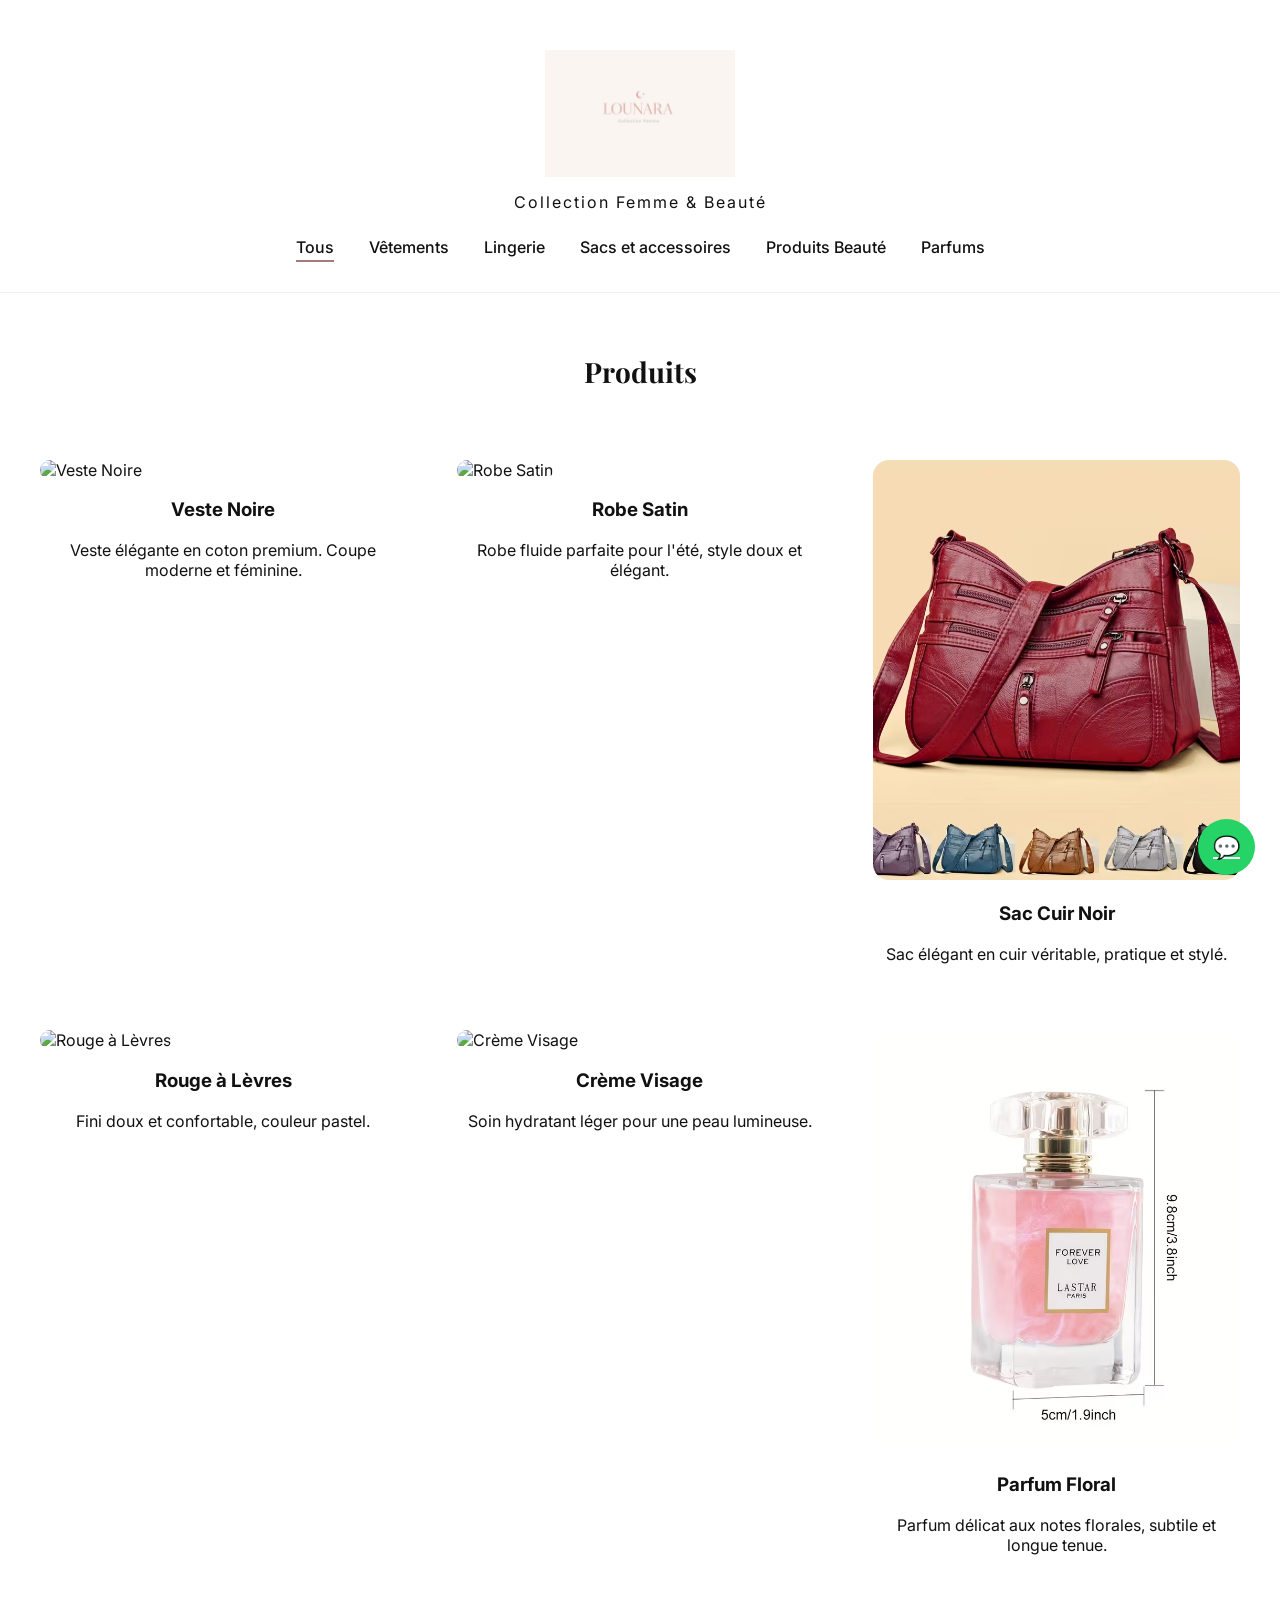
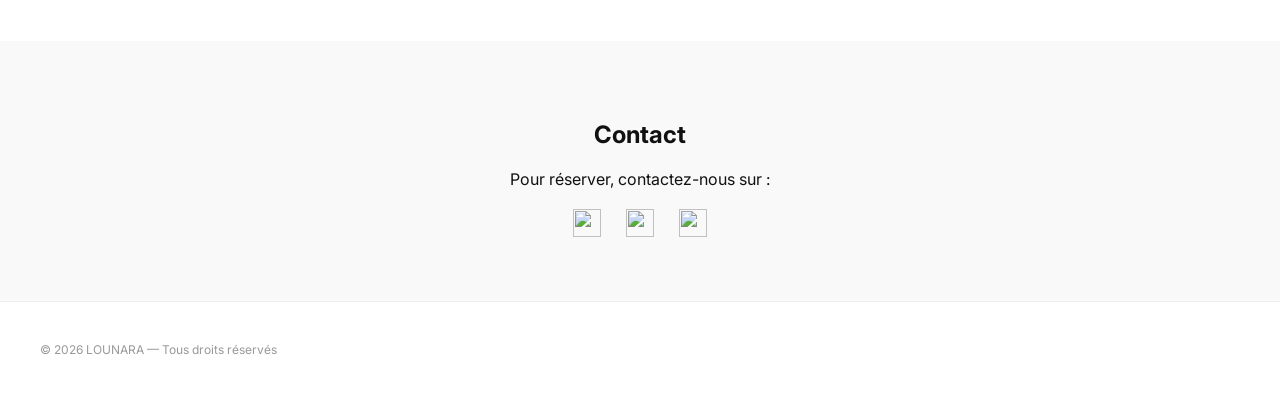
==== index.html @ 1188e776 "Update index.html" ====
<!DOCTYPE html>
<html lang="fr">
<head>
<meta charset="UTF-8">
<title>LOUNARA</title>
<meta name="viewport" content="width=device-width, initial-scale=1.0">
<link rel="icon" type="image/png" href="images/favicon.png">
<link rel="preconnect" href="https://fonts.googleapis.com">
<link rel="preconnect" href="https://fonts.gstatic.com" crossorigin>
<link href="https://fonts.googleapis.com/css2?family=Playfair+Display:wght@400;600;700&family=Inter:wght@300;400;500&display=swap" rel="stylesheet">
<style>
body{margin:0;font-family:Inter,sans-serif;background:#fff;color:#111}
.main-header{padding:50px 20px 30px;border-bottom:1px solid #eee;text-align:center}
.logo{max-width:190px;display:block;margin:0 auto}
.subtitle{margin-top:15px;color:#a77a7a;letter-spacing:2px}
.categories-menu{margin-top:25px;display:flex;justify-content:center;gap:35px}
.categories-menu a{color:#7a5f5f;font-weight:500;text-decoration:none}
.categories-menu a.active{color:#000;border-bottom:2px solid #a77a7a;padding-bottom:3px}
.categories-menu a:hover{color:#000}
.grid{display:grid;grid-template-columns:repeat(auto-fit,minmax(280px,1fr));gap:50px;max-width:1200px;margin:70px auto;padding:0 40px}
.item-link{color:inherit;text-decoration:none;position:relative;display:block;transition:transform .35s}
.item-link:hover{transform:translateY(-6px)}
.item-link img{width:100%;height:420px;object-fit:cover;border-radius:16px;transition:.5s}
.item-link:hover img{transform:scale(1.06)}
.item-disabled{pointer-events:none;opacity:.55}
.item-disabled img{filter:grayscale(40%)}
.product-badge{position:absolute;top:14px;left:14px;padding:6px 14px;font-size:11px;font-weight:600;border-radius:30px;letter-spacing:.5px;text-transform:uppercase;box-shadow:0 6px 18px rgba(0,0,0,.15);animation:pulse 2s infinite;display:flex;align-items:center;justify-content:center}
.badge-nouveau{background:linear-gradient(145deg,#222,#555);color:#fff;text-shadow:0 2px 4px rgba(0,0,0,.5);border:1px solid #fff;animation:pulse 2s infinite,glow 3s infinite}
.badge-stock{background:linear-gradient(145deg,#16a34a,#4ade80);color:#fff;text-shadow:0 2px 4px rgba(0,0,0,.5);border:1px solid #fff;animation:pulse 2s infinite,glow 3s infinite}
.badge-rupture{background:linear-gradient(135deg,#999,#bbb);color:#fff;animation:pulse 2s infinite}
@keyframes pulse{0%,100%{transform:scale(1)}50%{transform:scale(1.05)}}
@keyframes glow{0%,100%{box-shadow:0 0 10px rgba(255,255,255,.3)}50%{box-shadow:0 0 20px rgba(255,255,255,.5)}}
.item-link h3,.item-link p{text-align:center}
.collection h2{text-align:center;font-family:'Playfair Display',serif;font-size:28px;margin-top:60px}
.contact{padding:60px 20px;background:#f9f9f9;text-align:center}
.contact-icons{margin-top:20px;display:flex;justify-content:center;gap:25px}
.contact-icons img{width:28px;height:28px;transition:.3s}
.contact-icons img:hover{transform:scale(1.15)}
.whatsapp-float{position:fixed;bottom:25px;right:25px;background:#25d366;color:#fff;font-size:22px;padding:15px;border-radius:50%}
footer{padding:40px;font-size:12px;color:#999;border-top:1px solid #eee}
@media(max-width:600px){.categories-menu{display:flex;flex-wrap:nowrap;justify-content:flex-start;overflow-x:auto;gap:15px;padding:0 15px}.categories-menu a{flex:0 0 auto;white-space:nowrap}}
.main-header a,.main-header a p,.main-header a img{text-decoration:none!important;color:inherit!important}
</style>
</head>
<body>
<header class="main-header">
<a href="index.html"><img src="images/logo.png" alt="LOUNARA" class="logo"><p class="subtitle">Collection Femme & Beauté</p></a>
<nav class="categories-menu">
<a href="#" data-category="All" class="active">Tous</a>
<a href="#" data-category="Vêtements">Vêtements</a>
<a href="#" data-category="Lingerie">Lingerie</a>
<a href="#" data-category="Sacs et accessoires">Sacs et accessoires</a>
<a href="#" data-category="Produits Beauté">Produits Beauté</a>
<a href="#" data-category="Parfums">Parfums</a>
</nav>
</header>
<section class="collection">
<h2>Produits</h2>
<div class="grid"></div>
</section>
<section class="contact">
<h2>Contact</h2>
<p>Pour réserver, contactez-nous sur :</p>
<div class="contact-icons">
<a href="https://www.instagram.com/" target="_blank"><img src="images/instagram.png"></a>
<a href="https://www.facebook.com/" target="_blank"><img src="images/facebook.png"></a>
<a href="https://wa.me/21600000000" target="_blank"><img src="images/whatsapp.png"></a>
</div>
</section>
<footer>© 2026 LOUNARA — Tous droits réservés</footer>
<a href="https://wa.me/21600000000" class="whatsapp-float">💬</a>
<script>
fetch("json/products.json").then(res=>res.json()).then(products=>{
const grid=document.querySelector(".grid"),menuLinks=document.querySelectorAll(".categories-menu a");
function filter(category="All"){
grid.innerHTML="";
products.filter(p=>category==="All"||p.category===category).forEach(p=>{
const a=document.createElement("a");a.href="product.html?id="+p.id;a.className="item-link";
if(p.badge==="Rupture") a.classList.add("item-disabled");
const img=document.createElement("img");img.src=p.images[0];img.alt=p.name;img.loading="lazy";
if(p.badge){
const badge=document.createElement("div");badge.classList.add("product-badge");
if(p.badge==="Nouveau"){badge.classList.add("badge-nouveau");badge.textContent="Nouveau";}
else if(p.badge==="En stock"){badge.classList.add("badge-stock");badge.textContent="En stock";}
else if(p.badge==="Rupture"){badge.classList.add("badge-rupture");badge.textContent="Rupture de stock";}
a.appendChild(badge);}
const h3=document.createElement("h3");h3.textContent=p.name;
const desc=document.createElement("p");desc.textContent=p.description;
a.append(img,h3,desc);grid.appendChild(a);});}
filter();
menuLinks.forEach(link=>{link.addEventListener("click",e=>{e.preventDefault();const cat=link.dataset.category;filter(cat);menuLinks.forEach(l=>l.classList.remove("active"));link.classList.add("active");});});
});
</script>
</body>
</html>
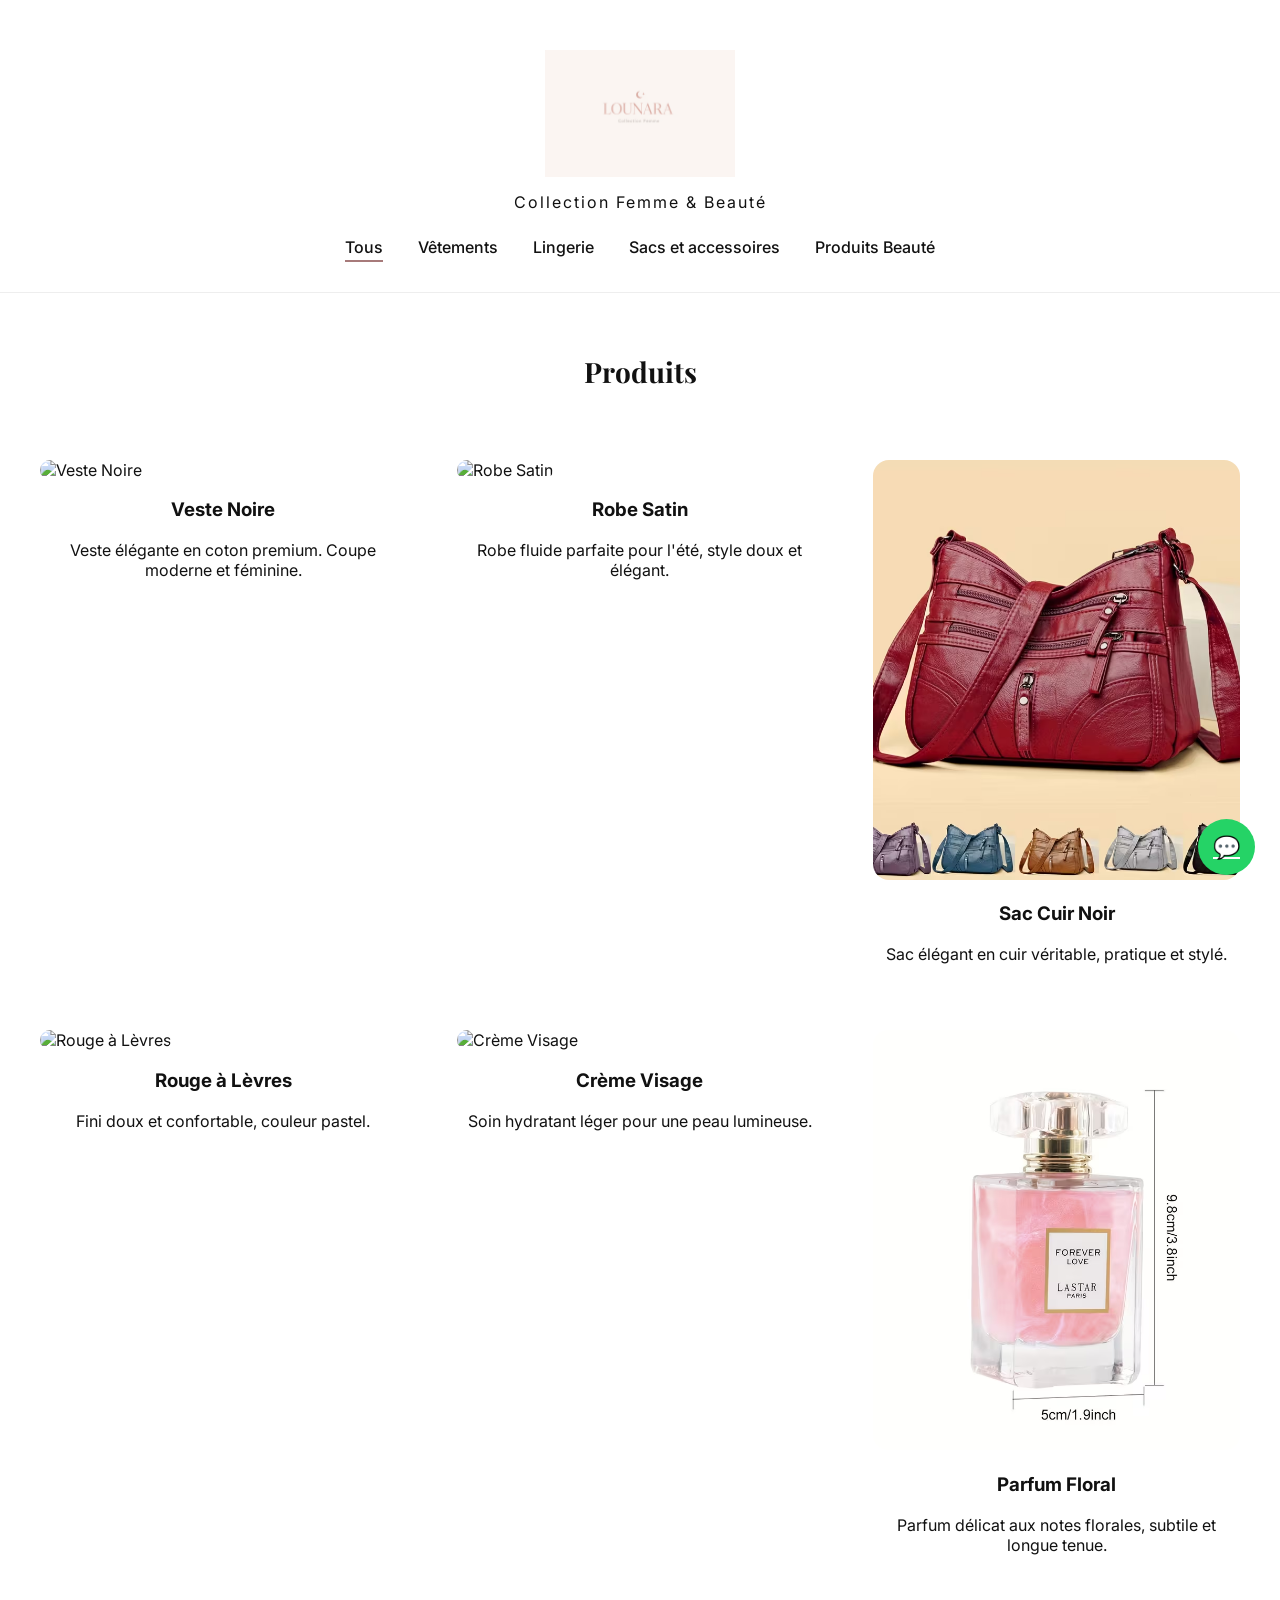
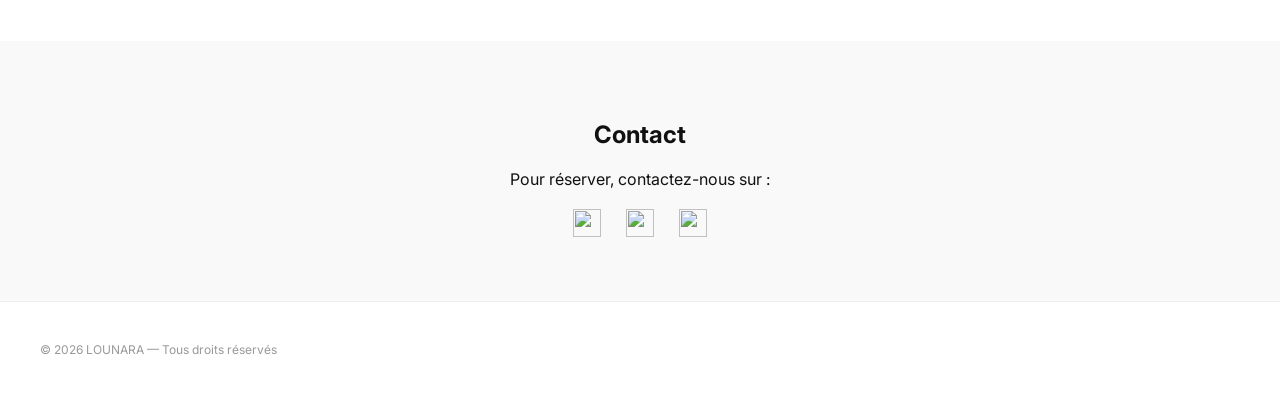
==== commit 27206a36: "Update index.html" ====
--- a/index.html
+++ b/index.html
@@ -24,7 +24,7 @@
 .item-link:hover img{transform:scale(1.06)}
 .item-disabled{pointer-events:none;opacity:.55}
 .item-disabled img{filter:grayscale(40%)}
-.product-badge{position:absolute;top:14px;left:14px;padding:6px 14px;font-size:11px;font-weight:600;border-radius:30px;letter-spacing:.5px;text-transform:uppercase;box-shadow:0 6px 18px rgba(0,0,0,.15);animation:pulse 2s infinite;display:flex;align-items:center;justify-content:center}
+.product-badge{position:absolute;top:14px;left:14px;padding:6px 14px;font-size:11px;font-weight:600;border-radius:30px;letter-spacing:.5px;text-transform:uppercase;box-shadow:0 6px 18px rgba(0,0,0,.15);animation:pulse 2s infinite;display:flex;align-items:center;justify-content:center;z-index:10}
 .badge-nouveau{background:linear-gradient(145deg,#222,#555);color:#fff;text-shadow:0 2px 4px rgba(0,0,0,.5);border:1px solid #fff;animation:pulse 2s infinite,glow 3s infinite}
 .badge-stock{background:linear-gradient(145deg,#16a34a,#4ade80);color:#fff;text-shadow:0 2px 4px rgba(0,0,0,.5);border:1px solid #fff;animation:pulse 2s infinite,glow 3s infinite}
 .badge-rupture{background:linear-gradient(135deg,#999,#bbb);color:#fff;animation:pulse 2s infinite}
@@ -51,7 +51,6 @@
 <a href="#" data-category="Lingerie">Lingerie</a>
 <a href="#" data-category="Sacs et accessoires">Sacs et accessoires</a>
 <a href="#" data-category="Produits Beauté">Produits Beauté</a>
-<a href="#" data-category="Parfums">Parfums</a>
 </nav>
 </header>
 <section class="collection">
@@ -75,18 +74,20 @@
 function filter(category="All"){
 grid.innerHTML="";
 products.filter(p=>category==="All"||p.category===category).forEach(p=>{
-const a=document.createElement("a");a.href="product.html?id="+p.id;a.className="item-link";
-if(p.badge==="Rupture") a.classList.add("item-disabled");
-const img=document.createElement("img");img.src=p.images[0];img.alt=p.name;img.loading="lazy";
-if(p.badge){
-const badge=document.createElement("div");badge.classList.add("product-badge");
-if(p.badge==="Nouveau"){badge.classList.add("badge-nouveau");badge.textContent="Nouveau";}
-else if(p.badge==="En stock"){badge.classList.add("badge-stock");badge.textContent="En stock";}
-else if(p.badge==="Rupture"){badge.classList.add("badge-rupture");badge.textContent="Rupture de stock";}
+const a=document.createElement("a"); a.href="product.html?id="+p.id; a.className="item-link";
+const img=document.createElement("img"); img.src=p.images[0]; img.alt=p.name; img.loading="lazy";
+a.appendChild(img);
+// Badge
+if(p.badge && p.badge.trim()!==""){
+const badge=document.createElement("div"); badge.classList.add("product-badge");
+switch(p.badge.toLowerCase()){
+case "nouveau": badge.classList.add("badge-nouveau"); badge.textContent="Nouveau"; break;
+case "en stock": badge.classList.add("badge-stock"); badge.textContent="En stock"; break;
+case "rupture": badge.classList.add("badge-rupture"); badge.textContent="Rupture de stock"; a.classList.add("item-disabled"); break;}
 a.appendChild(badge);}
-const h3=document.createElement("h3");h3.textContent=p.name;
-const desc=document.createElement("p");desc.textContent=p.description;
-a.append(img,h3,desc);grid.appendChild(a);});}
+const h3=document.createElement("h3"); h3.textContent=p.name;
+const desc=document.createElement("p"); desc.textContent=p.description;
+a.append(h3,desc); grid.appendChild(a);});}
 filter();
 menuLinks.forEach(link=>{link.addEventListener("click",e=>{e.preventDefault();const cat=link.dataset.category;filter(cat);menuLinks.forEach(l=>l.classList.remove("active"));link.classList.add("active");});});
 });
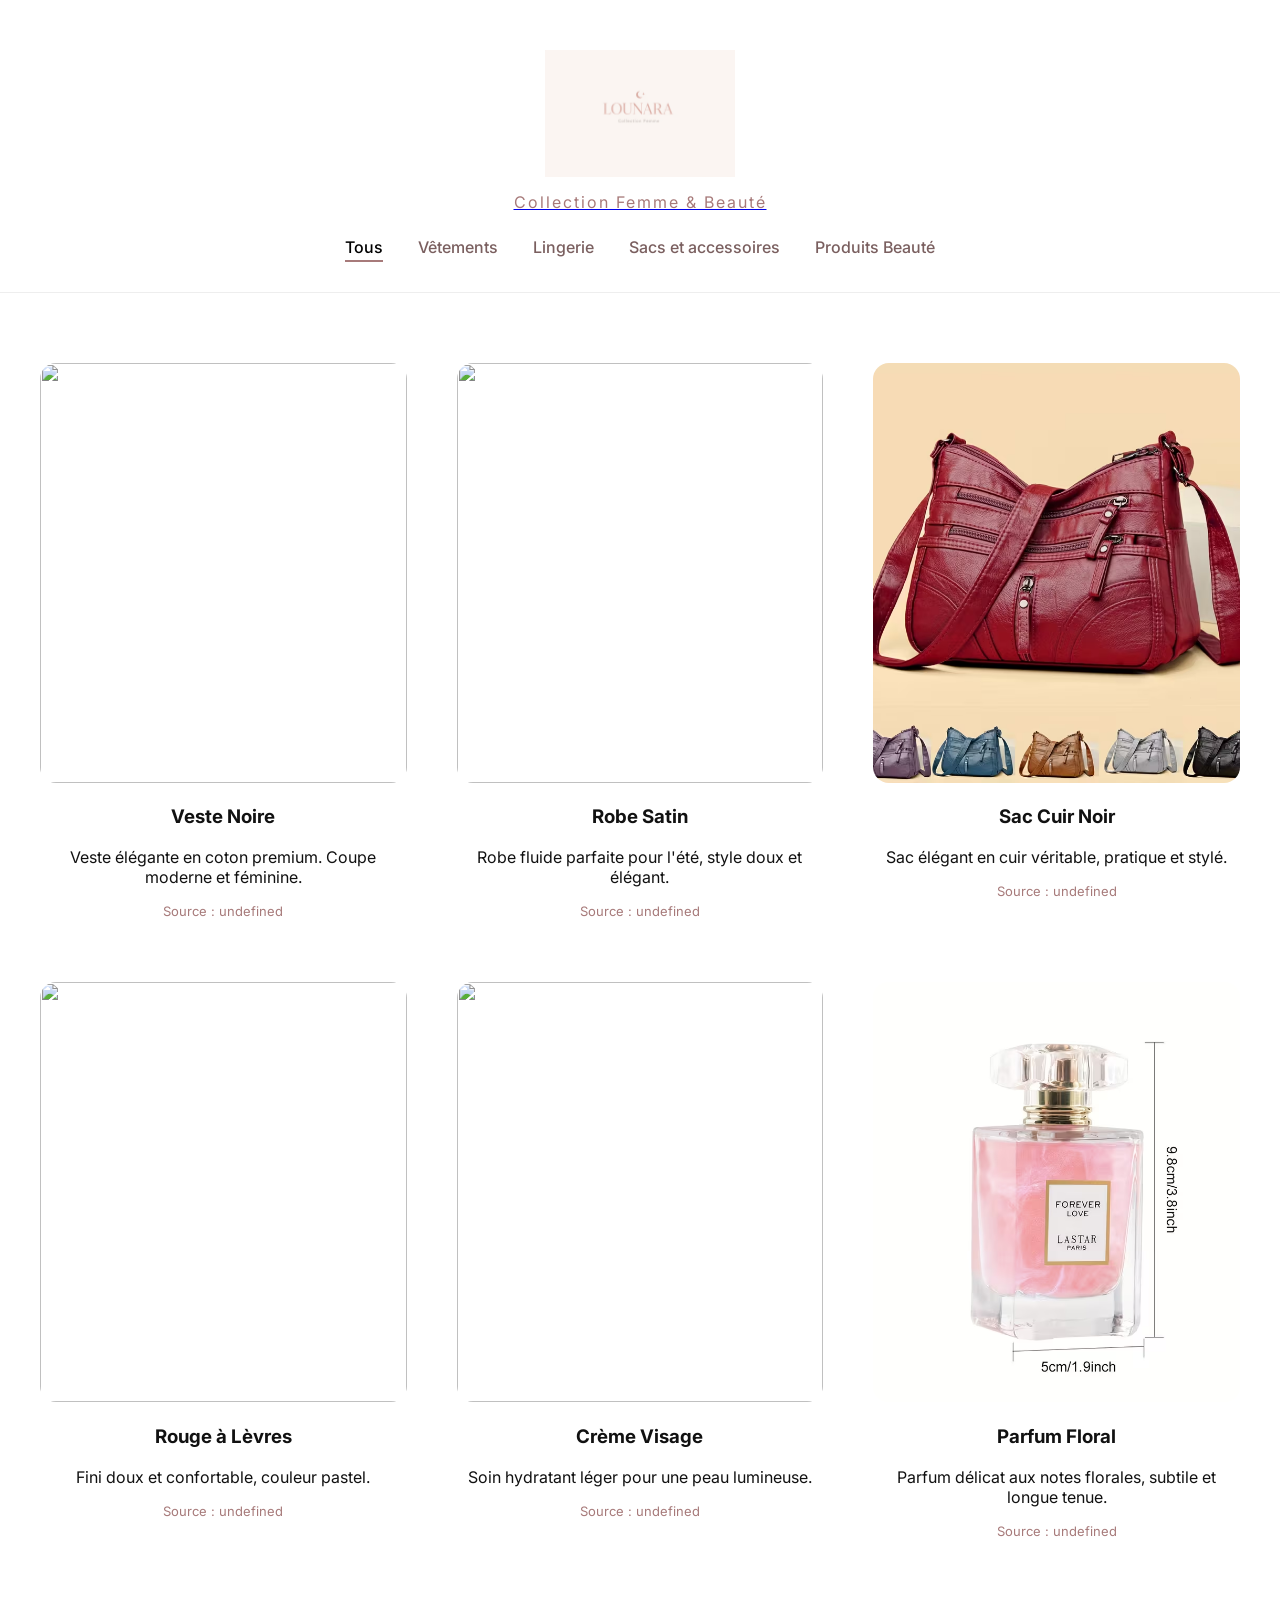
==== commit 5b827e7b: "Update index.html" ====
--- a/index.html
+++ b/index.html
@@ -5,9 +5,9 @@
 <title>LOUNARA</title>
 <meta name="viewport" content="width=device-width, initial-scale=1.0">
 <link rel="icon" type="image/png" href="images/favicon.png">
-<link rel="preconnect" href="https://fonts.googleapis.com">
-<link rel="preconnect" href="https://fonts.gstatic.com" crossorigin>
+
 <link href="https://fonts.googleapis.com/css2?family=Playfair+Display:wght@400;600;700&family=Inter:wght@300;400;500&display=swap" rel="stylesheet">
+
 <style>
 body{margin:0;font-family:Inter,sans-serif;background:#fff;color:#111}
 .main-header{padding:50px 20px 30px;border-bottom:1px solid #eee;text-align:center}
@@ -16,35 +16,25 @@
 .categories-menu{margin-top:25px;display:flex;justify-content:center;gap:35px}
 .categories-menu a{color:#7a5f5f;font-weight:500;text-decoration:none}
 .categories-menu a.active{color:#000;border-bottom:2px solid #a77a7a;padding-bottom:3px}
-.categories-menu a:hover{color:#000}
 .grid{display:grid;grid-template-columns:repeat(auto-fit,minmax(280px,1fr));gap:50px;max-width:1200px;margin:70px auto;padding:0 40px}
-.item-link{color:inherit;text-decoration:none;position:relative;display:block;transition:transform .35s}
-.item-link:hover{transform:translateY(-6px)}
-.item-link img{width:100%;height:420px;object-fit:cover;border-radius:16px;transition:.5s}
-.item-link:hover img{transform:scale(1.06)}
-.item-disabled{pointer-events:none;opacity:.55}
-.item-disabled img{filter:grayscale(40%)}
-.product-badge{position:absolute;top:14px;left:14px;padding:6px 14px;font-size:11px;font-weight:600;border-radius:30px;letter-spacing:.5px;text-transform:uppercase;box-shadow:0 6px 18px rgba(0,0,0,.15);animation:pulse 2s infinite;display:flex;align-items:center;justify-content:center;z-index:10}
-.badge-nouveau{background:linear-gradient(145deg,#222,#555);color:#fff;text-shadow:0 2px 4px rgba(0,0,0,.5);border:1px solid #fff;animation:pulse 2s infinite,glow 3s infinite}
-.badge-stock{background:linear-gradient(145deg,#16a34a,#4ade80);color:#fff;text-shadow:0 2px 4px rgba(0,0,0,.5);border:1px solid #fff;animation:pulse 2s infinite,glow 3s infinite}
-.badge-rupture{background:linear-gradient(135deg,#999,#bbb);color:#fff;animation:pulse 2s infinite}
-@keyframes pulse{0%,100%{transform:scale(1)}50%{transform:scale(1.05)}}
-@keyframes glow{0%,100%{box-shadow:0 0 10px rgba(255,255,255,.3)}50%{box-shadow:0 0 20px rgba(255,255,255,.5)}}
+.item-link{color:inherit;text-decoration:none;display:block;transition:.3s}
+.item-link:hover{transform:translateY(-5px)}
+.item-link img{width:100%;height:420px;object-fit:cover;border-radius:16px}
+.product-badge{position:absolute;top:14px;left:14px;padding:6px 14px;font-size:11px;border-radius:30px}
 .item-link h3,.item-link p{text-align:center}
-.collection h2{text-align:center;font-family:'Playfair Display',serif;font-size:28px;margin-top:60px}
-.contact{padding:60px 20px;background:#f9f9f9;text-align:center}
-.contact-icons{margin-top:20px;display:flex;justify-content:center;gap:25px}
-.contact-icons img{width:28px;height:28px;transition:.3s}
-.contact-icons img:hover{transform:scale(1.15)}
-.whatsapp-float{position:fixed;bottom:25px;right:25px;background:#25d366;color:#fff;font-size:22px;padding:15px;border-radius:50%}
-footer{padding:40px;font-size:12px;color:#999;border-top:1px solid #eee}
-@media(max-width:600px){.categories-menu{display:flex;flex-wrap:nowrap;justify-content:flex-start;overflow-x:auto;gap:15px;padding:0 15px}.categories-menu a{flex:0 0 auto;white-space:nowrap}}
-.main-header a,.main-header a p,.main-header a img{text-decoration:none!important;color:inherit!important}
+.price{font-weight:600;margin-top:5px}
+.source{font-size:13px;color:#a77a7a}
 </style>
 </head>
+
 <body>
+
 <header class="main-header">
-<a href="index.html"><img src="images/logo.png" alt="LOUNARA" class="logo"><p class="subtitle">Collection Femme & Beauté</p></a>
+<a href="index.html">
+<img src="images/logo.png" class="logo">
+<p class="subtitle">Collection Femme & Beauté</p>
+</a>
+
 <nav class="categories-menu">
 <a href="#" data-category="All" class="active">Tous</a>
 <a href="#" data-category="Vêtements">Vêtements</a>
@@ -53,44 +43,66 @@
 <a href="#" data-category="Produits Beauté">Produits Beauté</a>
 </nav>
 </header>
-<section class="collection">
-<h2>Produits</h2>
+
+<section>
 <div class="grid"></div>
 </section>
-<section class="contact">
-<h2>Contact</h2>
-<p>Pour réserver, contactez-nous sur :</p>
-<div class="contact-icons">
-<a href="https://www.instagram.com/" target="_blank"><img src="images/instagram.png"></a>
-<a href="https://www.facebook.com/" target="_blank"><img src="images/facebook.png"></a>
-<a href="https://wa.me/21600000000" target="_blank"><img src="images/whatsapp.png"></a>
-</div>
-</section>
-<footer>© 2026 LOUNARA — Tous droits réservés</footer>
-<a href="https://wa.me/21600000000" class="whatsapp-float">💬</a>
+
 <script>
-fetch("json/products.json").then(res=>res.json()).then(products=>{
-const grid=document.querySelector(".grid"),menuLinks=document.querySelectorAll(".categories-menu a");
+fetch("json/products.json")
+.then(res=>res.json())
+.then(products=>{
+
+const grid=document.querySelector(".grid");
+const menuLinks=document.querySelectorAll(".categories-menu a");
+
 function filter(category="All"){
 grid.innerHTML="";
-products.filter(p=>category==="All"||p.category===category).forEach(p=>{
-const a=document.createElement("a"); a.href="product.html?id="+p.id; a.className="item-link";
-const img=document.createElement("img"); img.src=p.images[0]; img.alt=p.name; img.loading="lazy";
-a.appendChild(img);
-// Badge
-if(p.badge && p.badge.trim()!==""){
-const badge=document.createElement("div"); badge.classList.add("product-badge");
-switch(p.badge.toLowerCase()){
-case "nouveau": badge.classList.add("badge-nouveau"); badge.textContent="Nouveau"; break;
-case "en stock": badge.classList.add("badge-stock"); badge.textContent="En stock"; break;
-case "rupture": badge.classList.add("badge-rupture"); badge.textContent="Rupture de stock"; a.classList.add("item-disabled"); break;}
-a.appendChild(badge);}
-const h3=document.createElement("h3"); h3.textContent=p.name;
-const desc=document.createElement("p"); desc.textContent=p.description;
-a.append(h3,desc); grid.appendChild(a);});}
+
+products
+.filter(p=>category==="All"||p.category===category)
+.forEach(p=>{
+
+const a=document.createElement("a");
+a.href="product.html?id="+p.id;
+a.className="item-link";
+
+const img=document.createElement("img");
+img.src=p.images[0];
+
+const name=document.createElement("h3");
+name.textContent=p.name;
+
+const desc=document.createElement("p");
+desc.textContent=p.description;
+
+const price=document.createElement("p");
+price.textContent=p.price;
+price.className="price";
+
+const source=document.createElement("p");
+source.textContent="Source : "+p.source;
+source.className="source";
+
+a.append(img,name,desc,price,source);
+grid.appendChild(a);
+
+});
+}
+
 filter();
-menuLinks.forEach(link=>{link.addEventListener("click",e=>{e.preventDefault();const cat=link.dataset.category;filter(cat);menuLinks.forEach(l=>l.classList.remove("active"));link.classList.add("active");});});
+
+menuLinks.forEach(link=>{
+link.addEventListener("click",e=>{
+e.preventDefault();
+filter(link.dataset.category);
+menuLinks.forEach(l=>l.classList.remove("active"));
+link.classList.add("active");
+});
+});
+
 });
 </script>
+
 </body>
 </html>
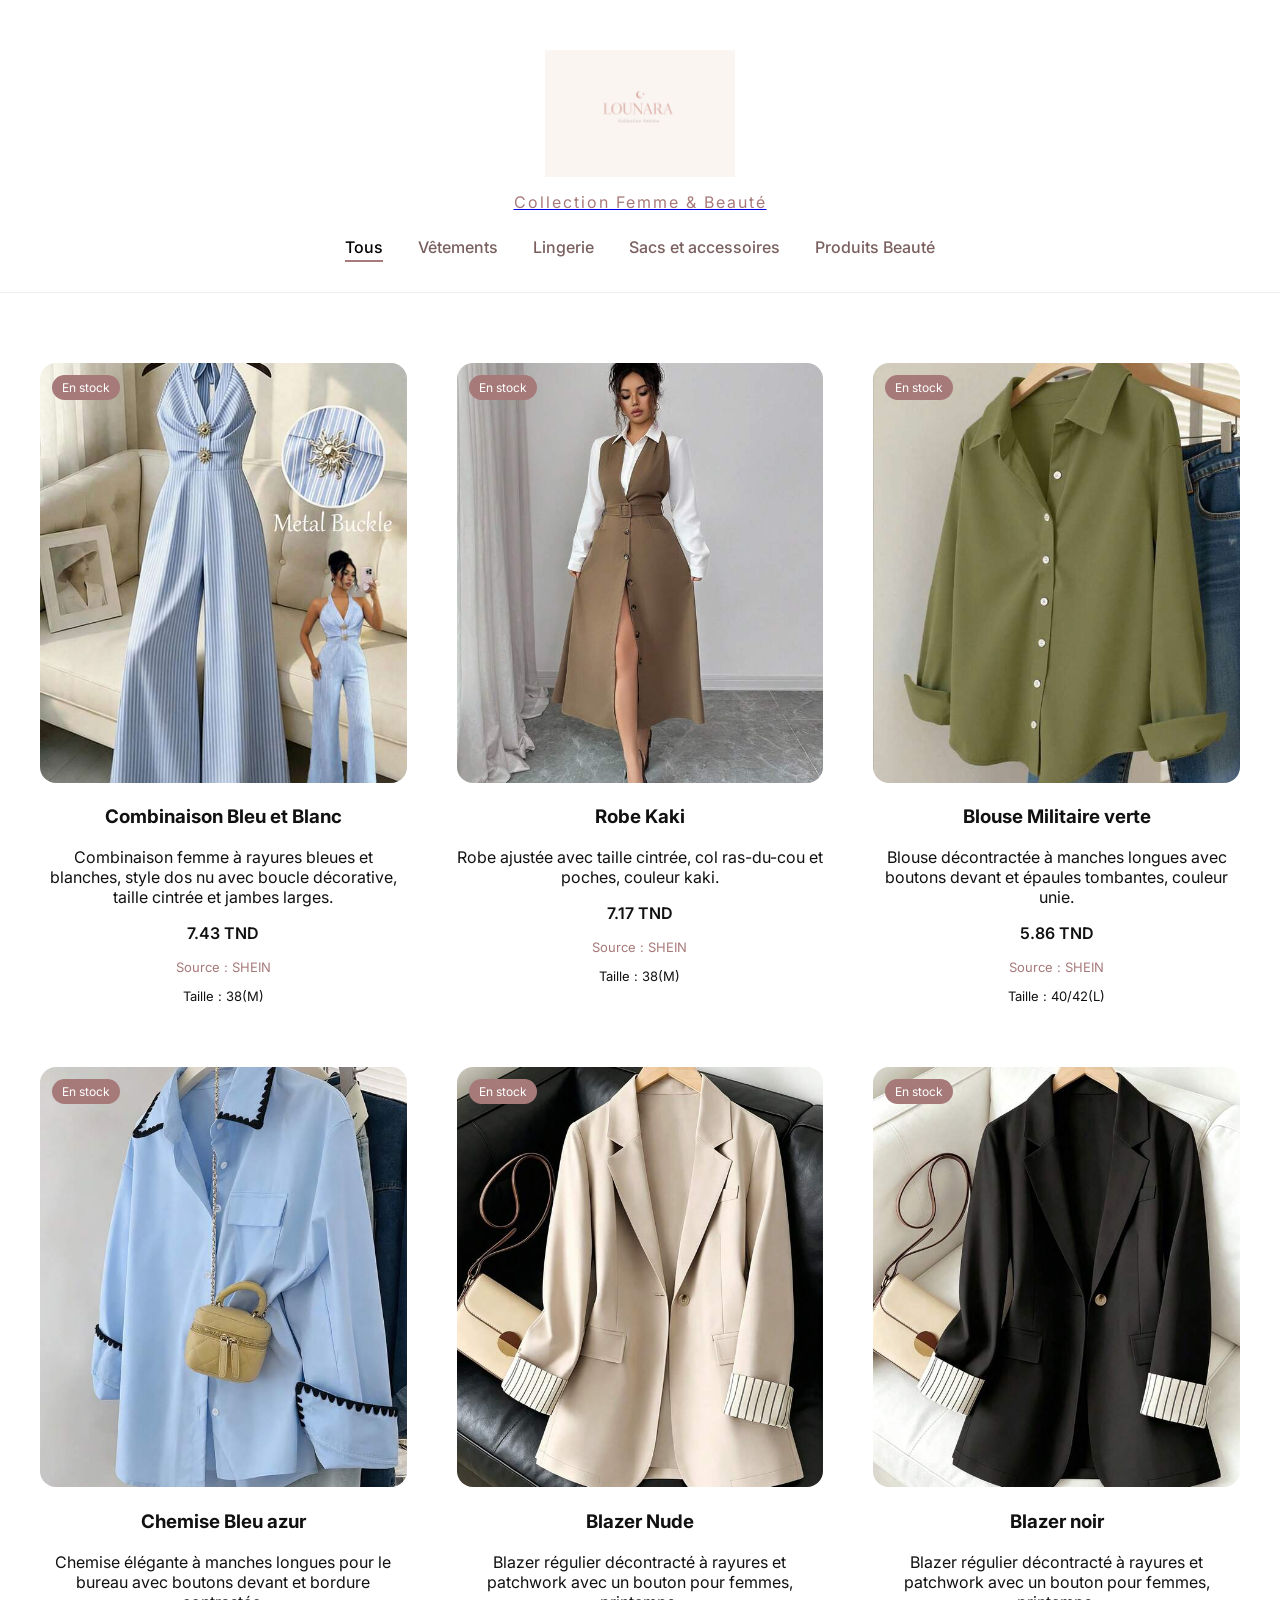
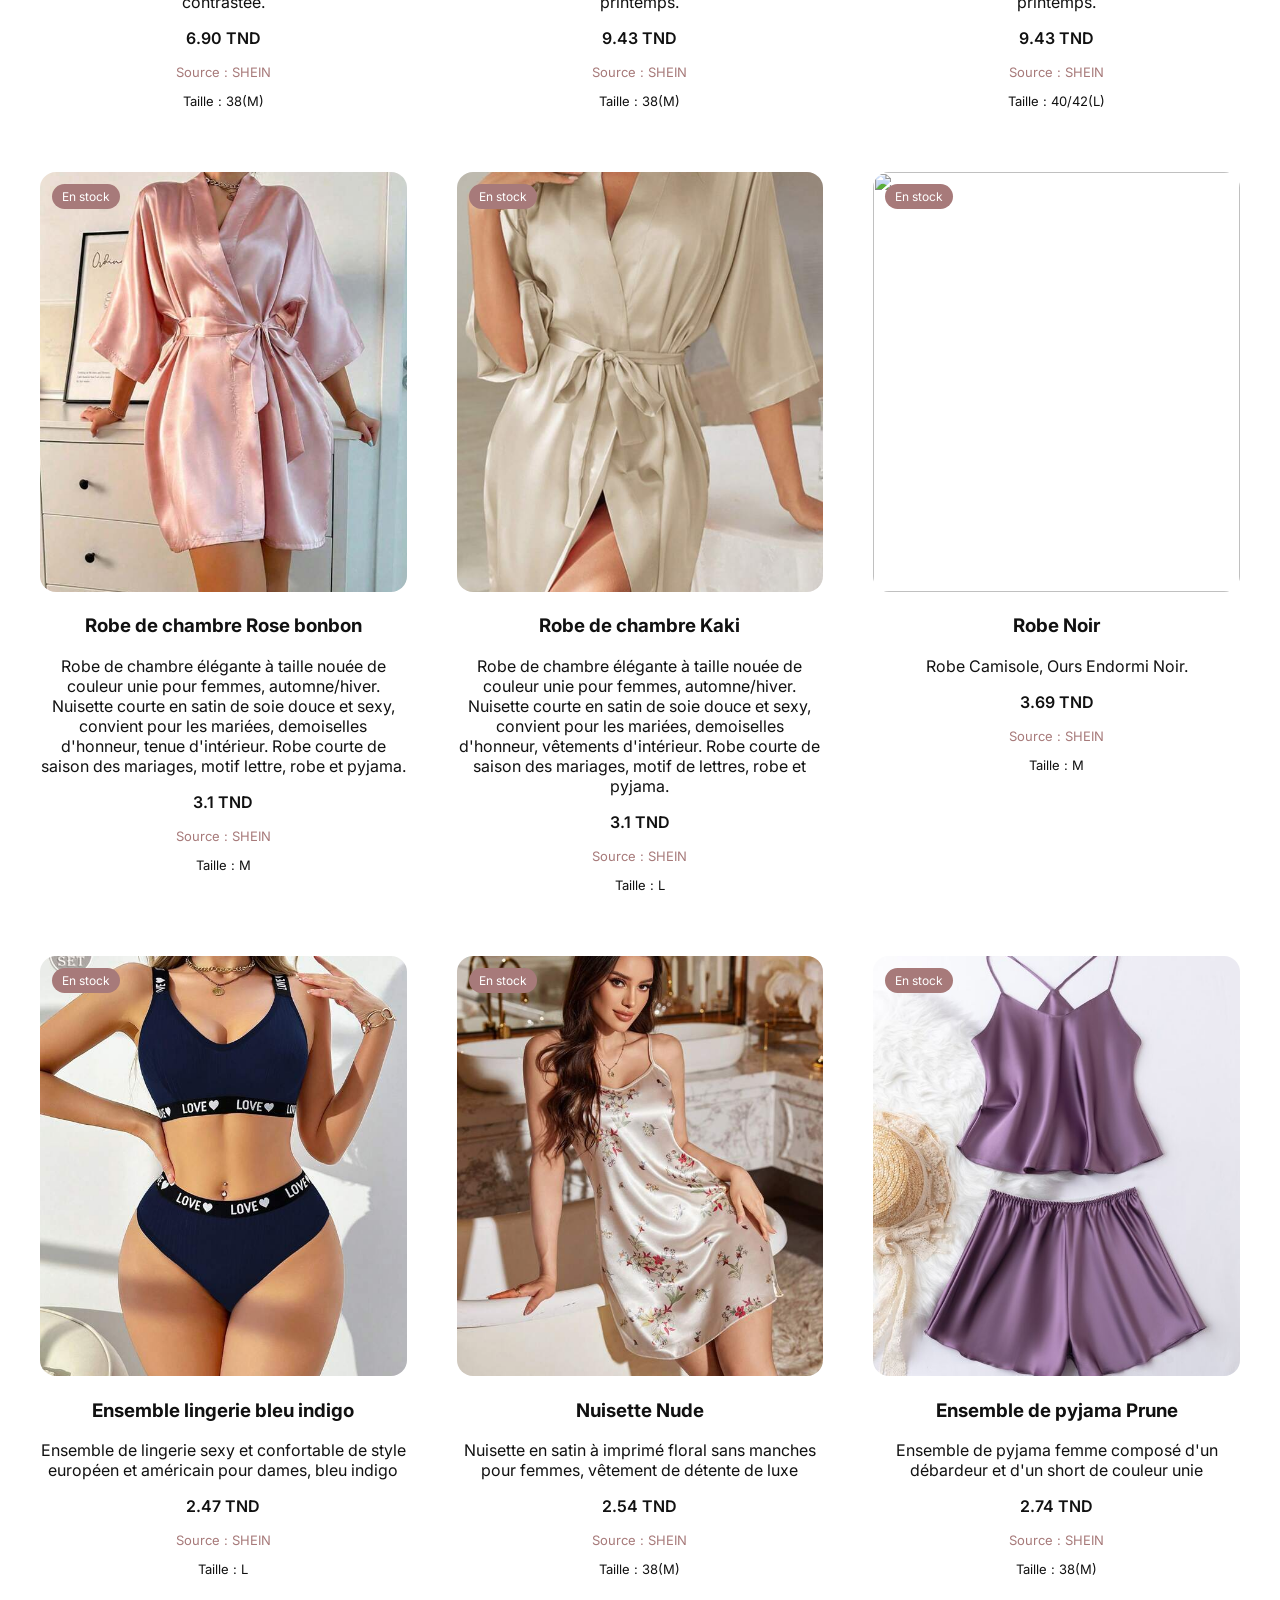
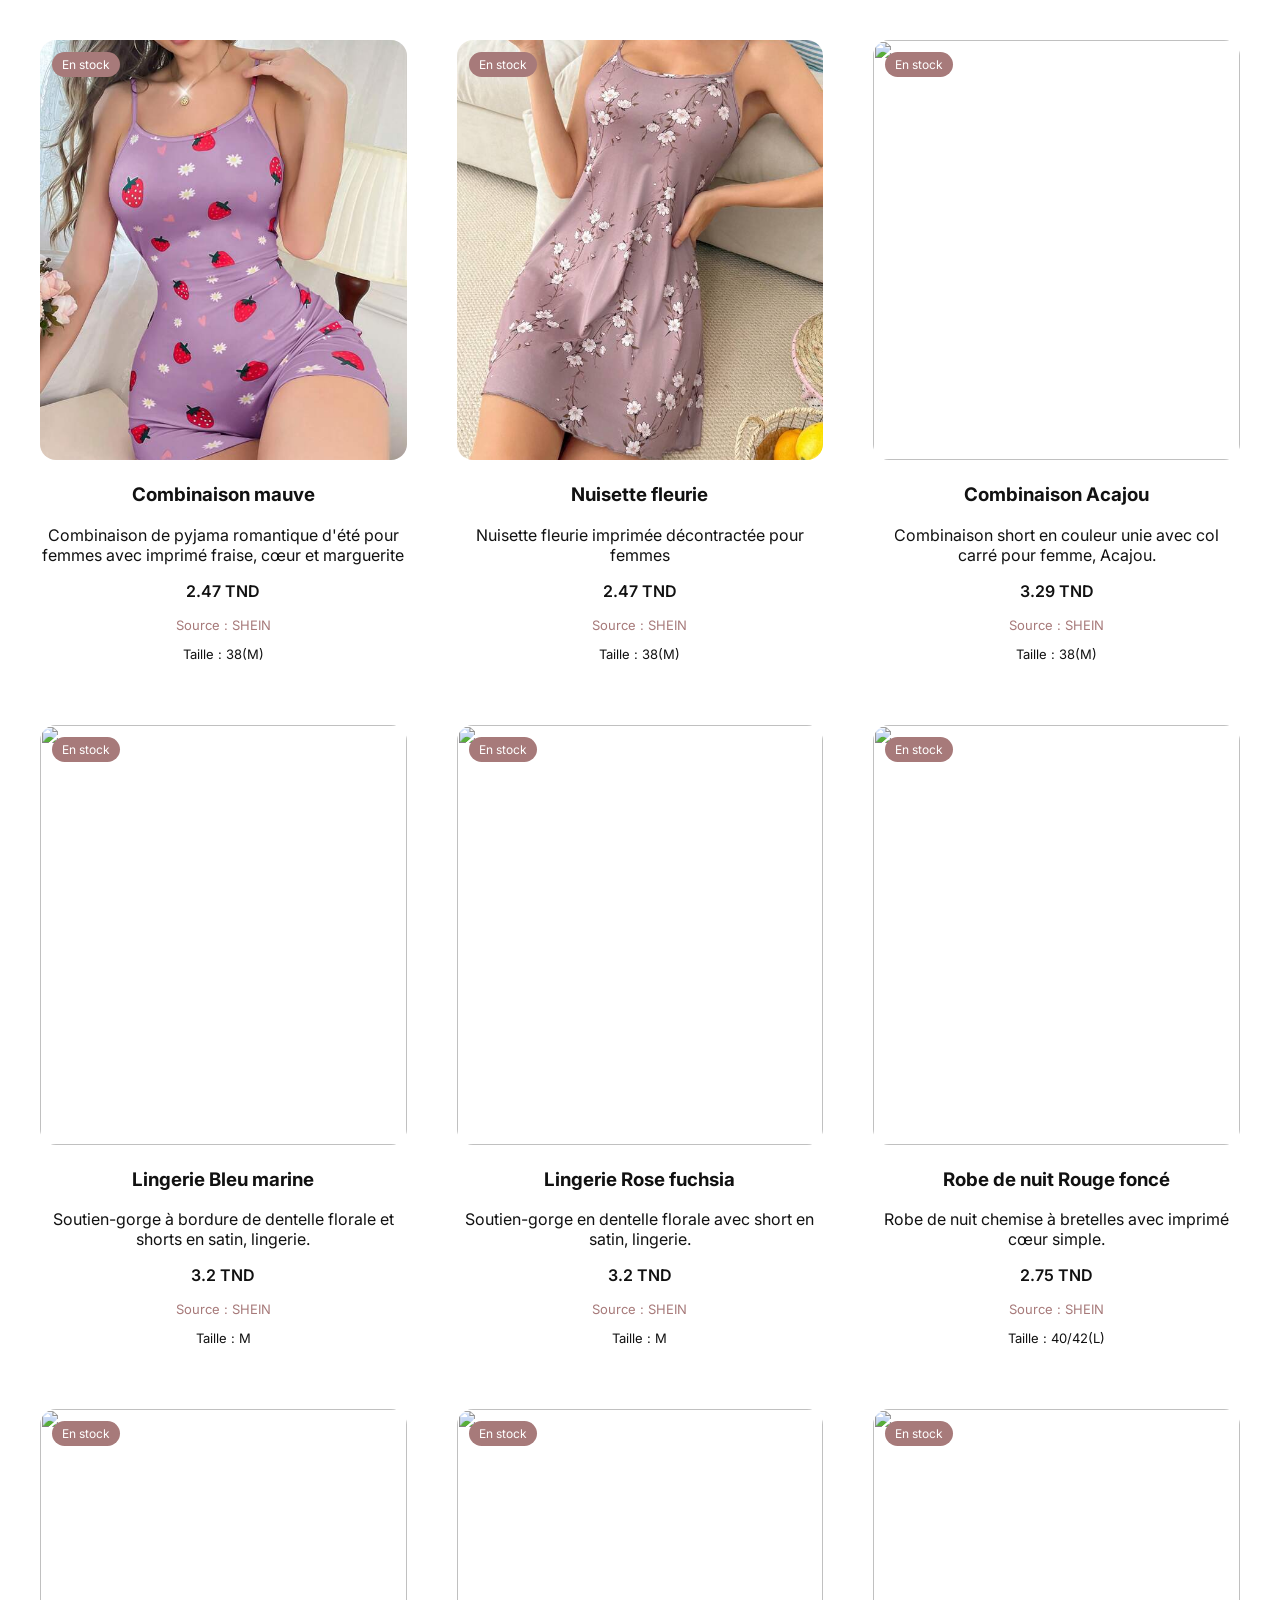
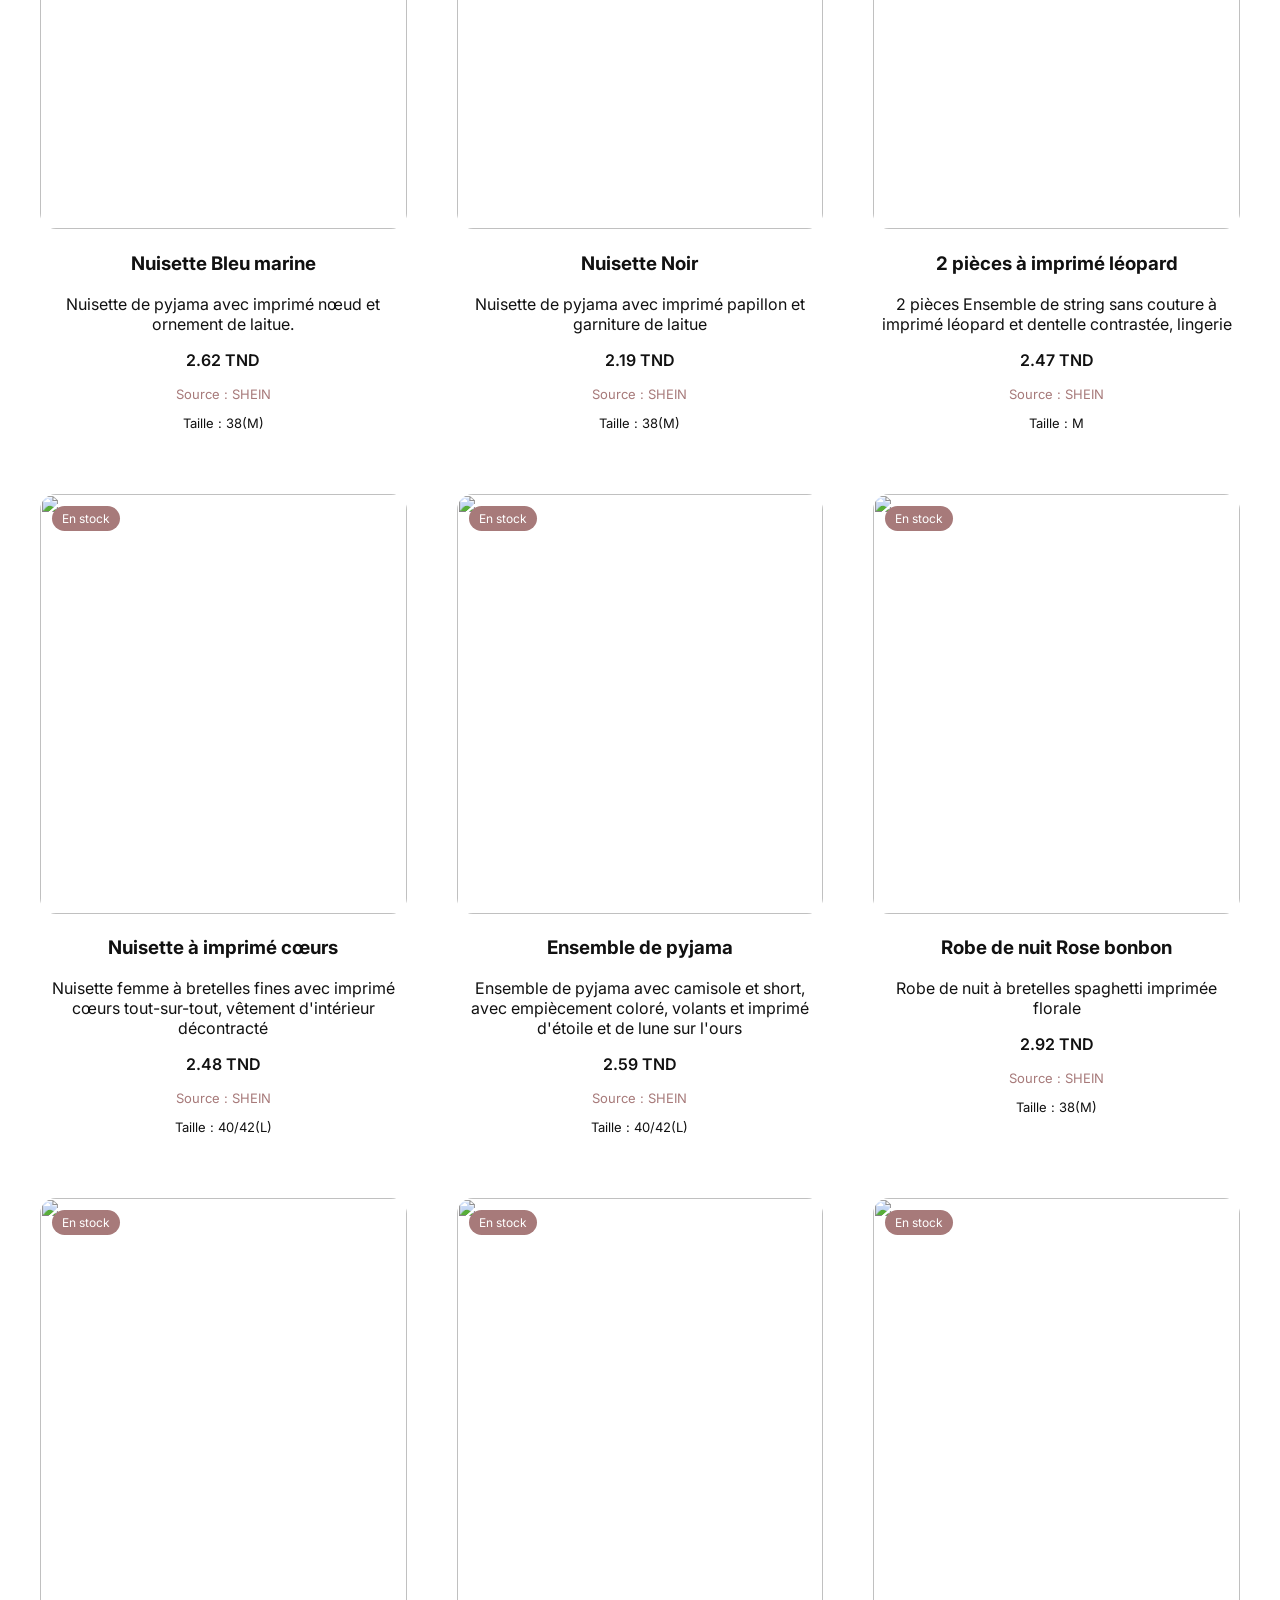
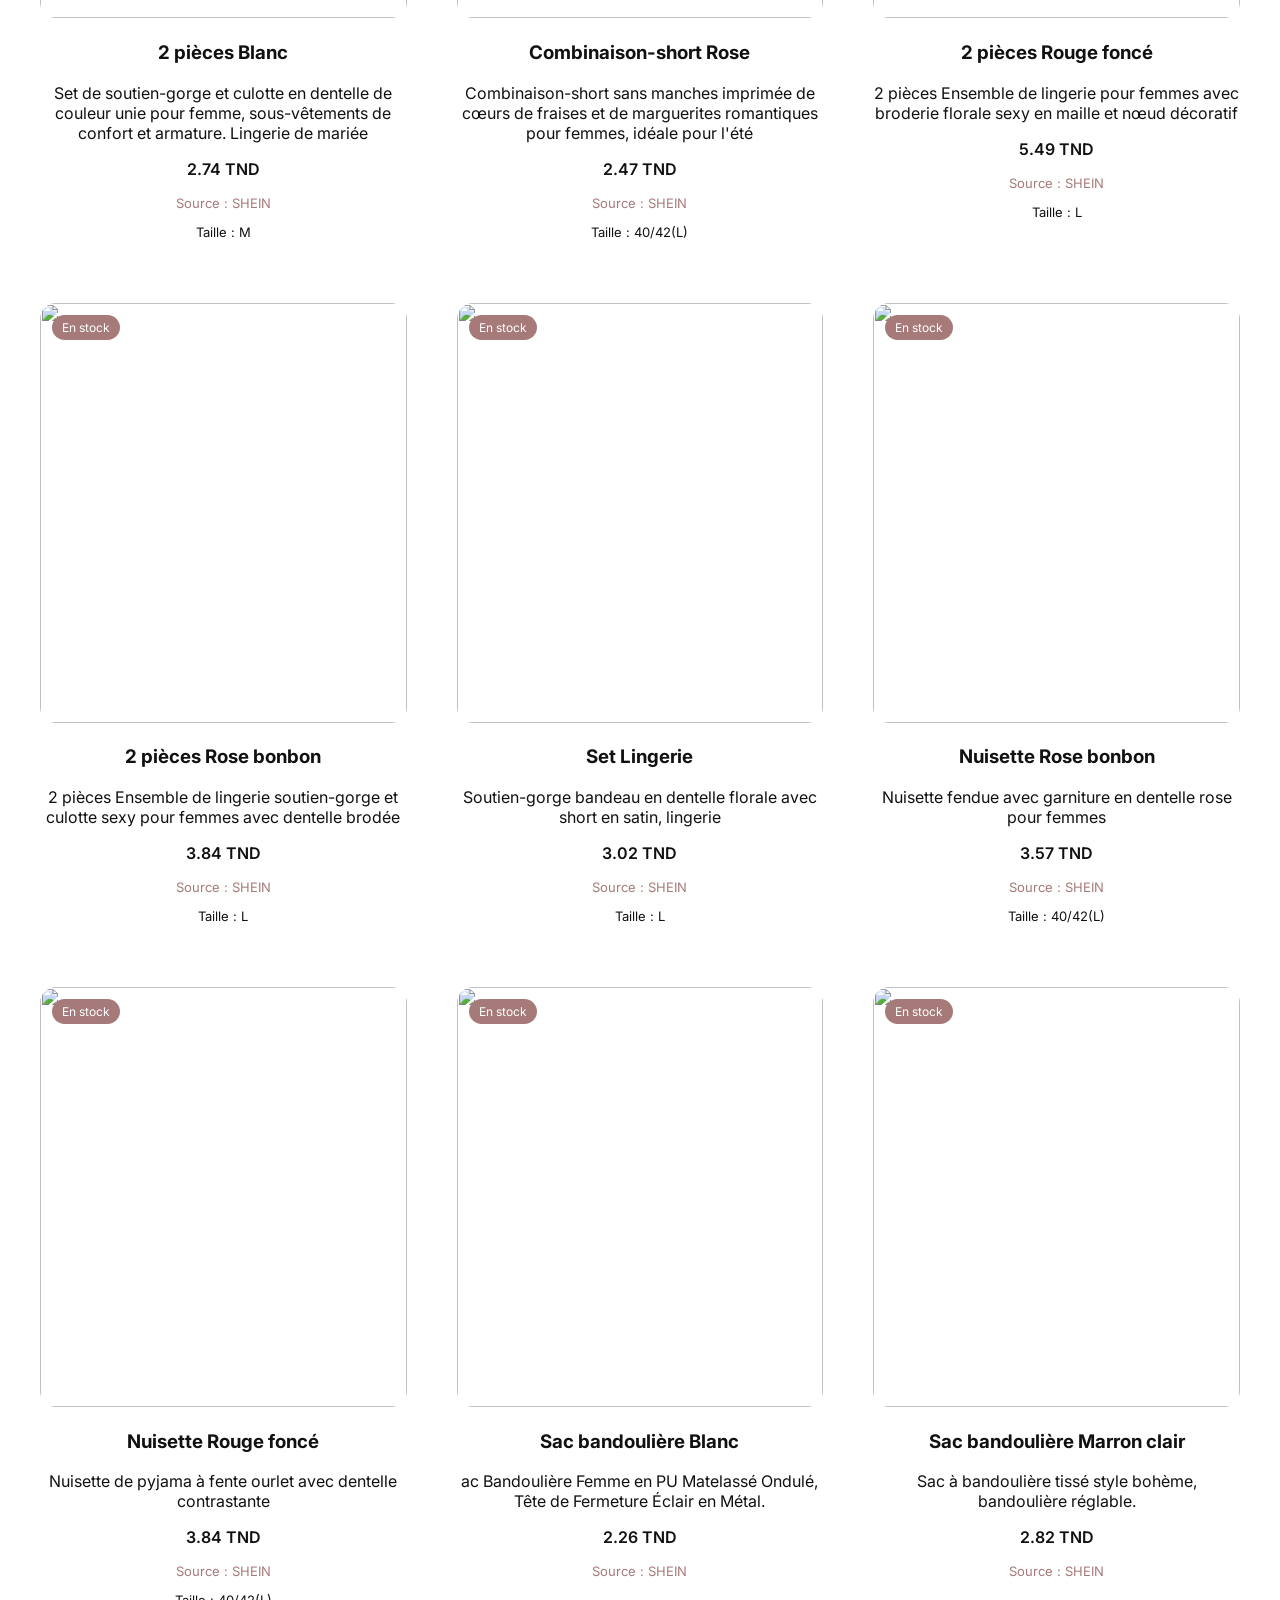
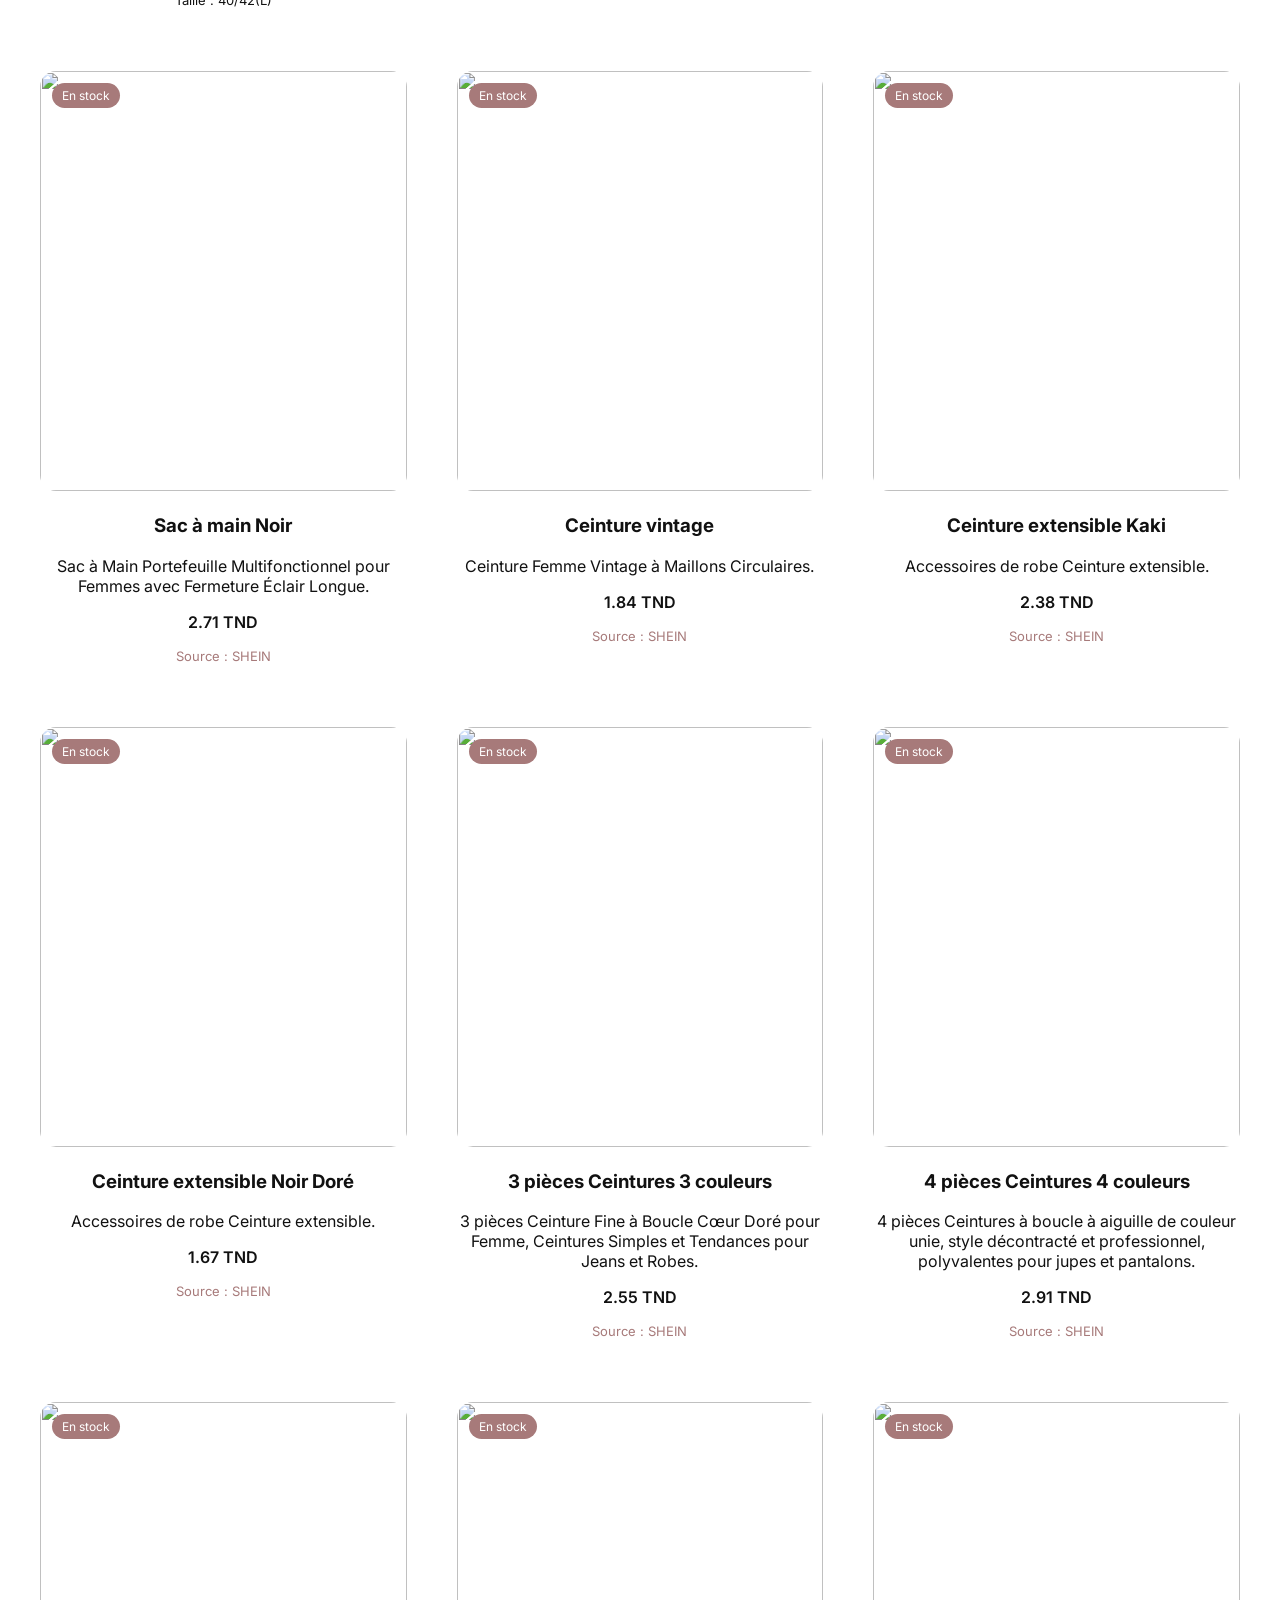
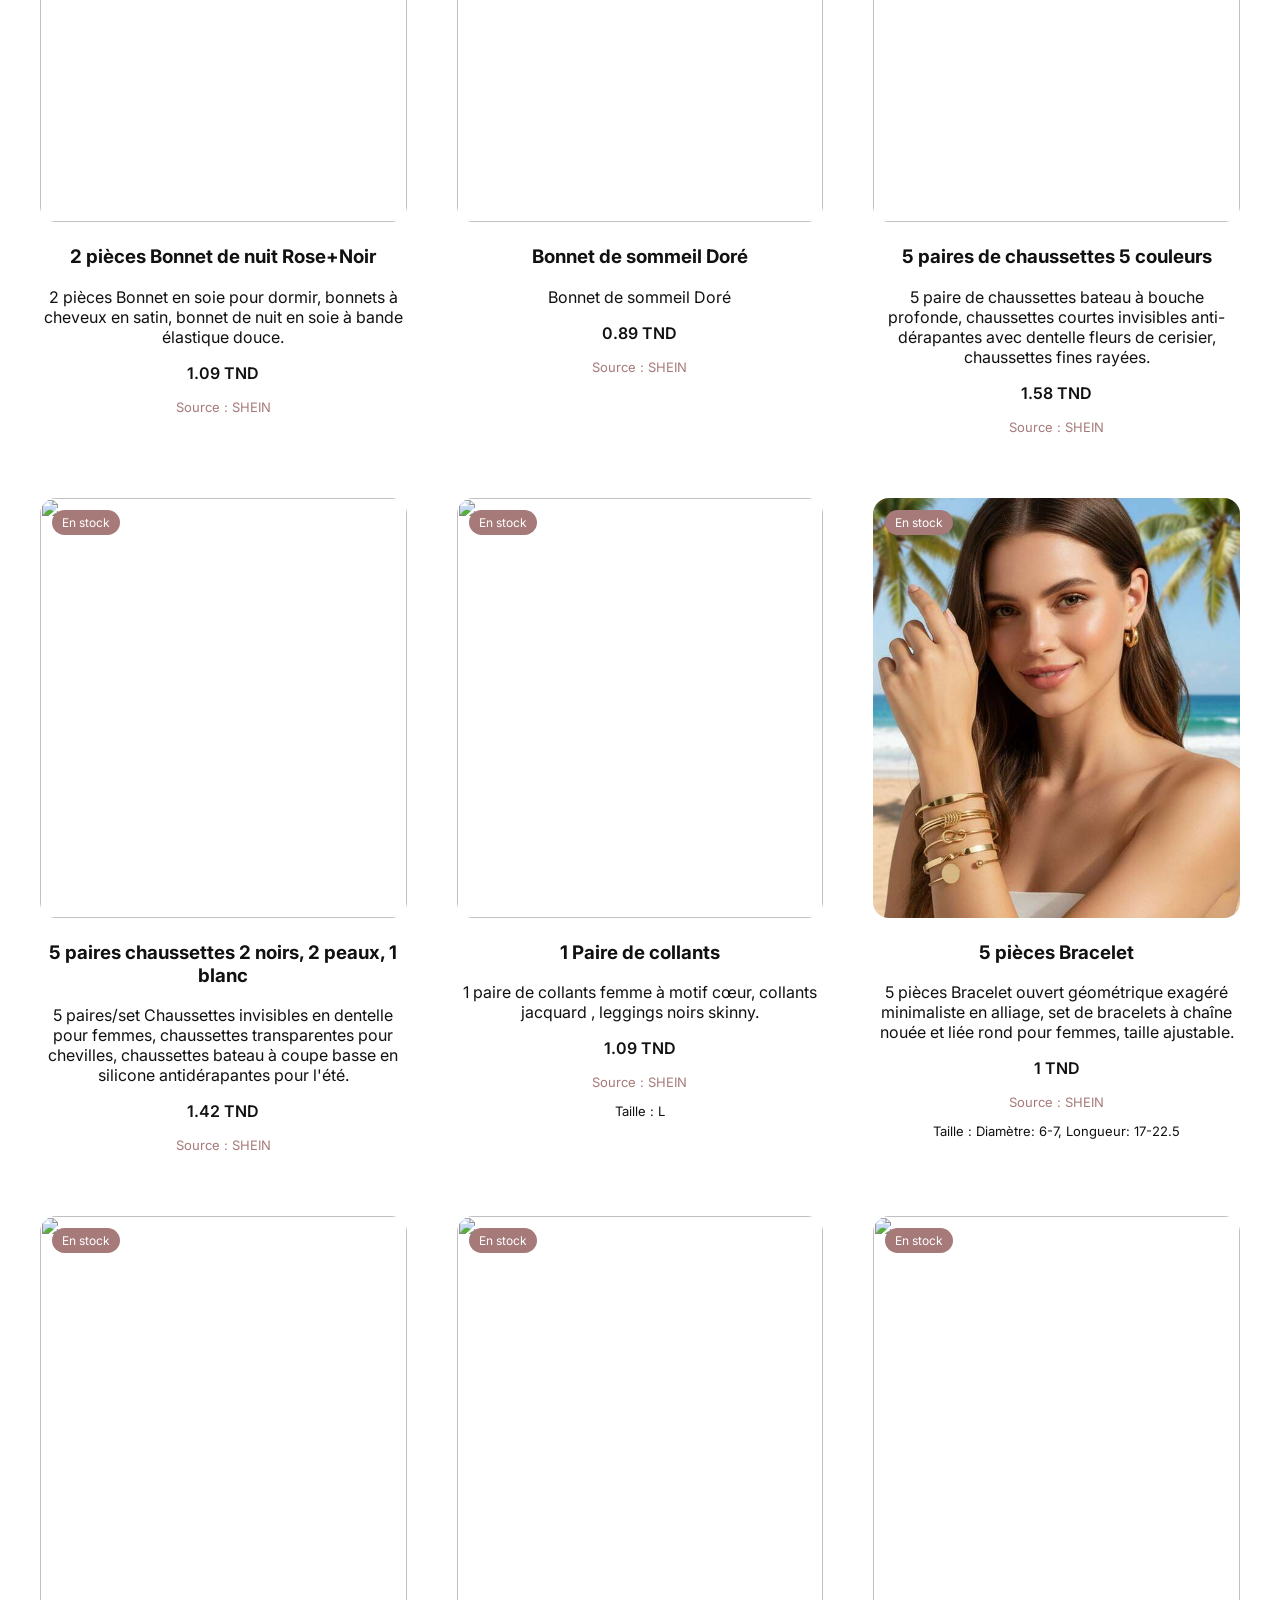
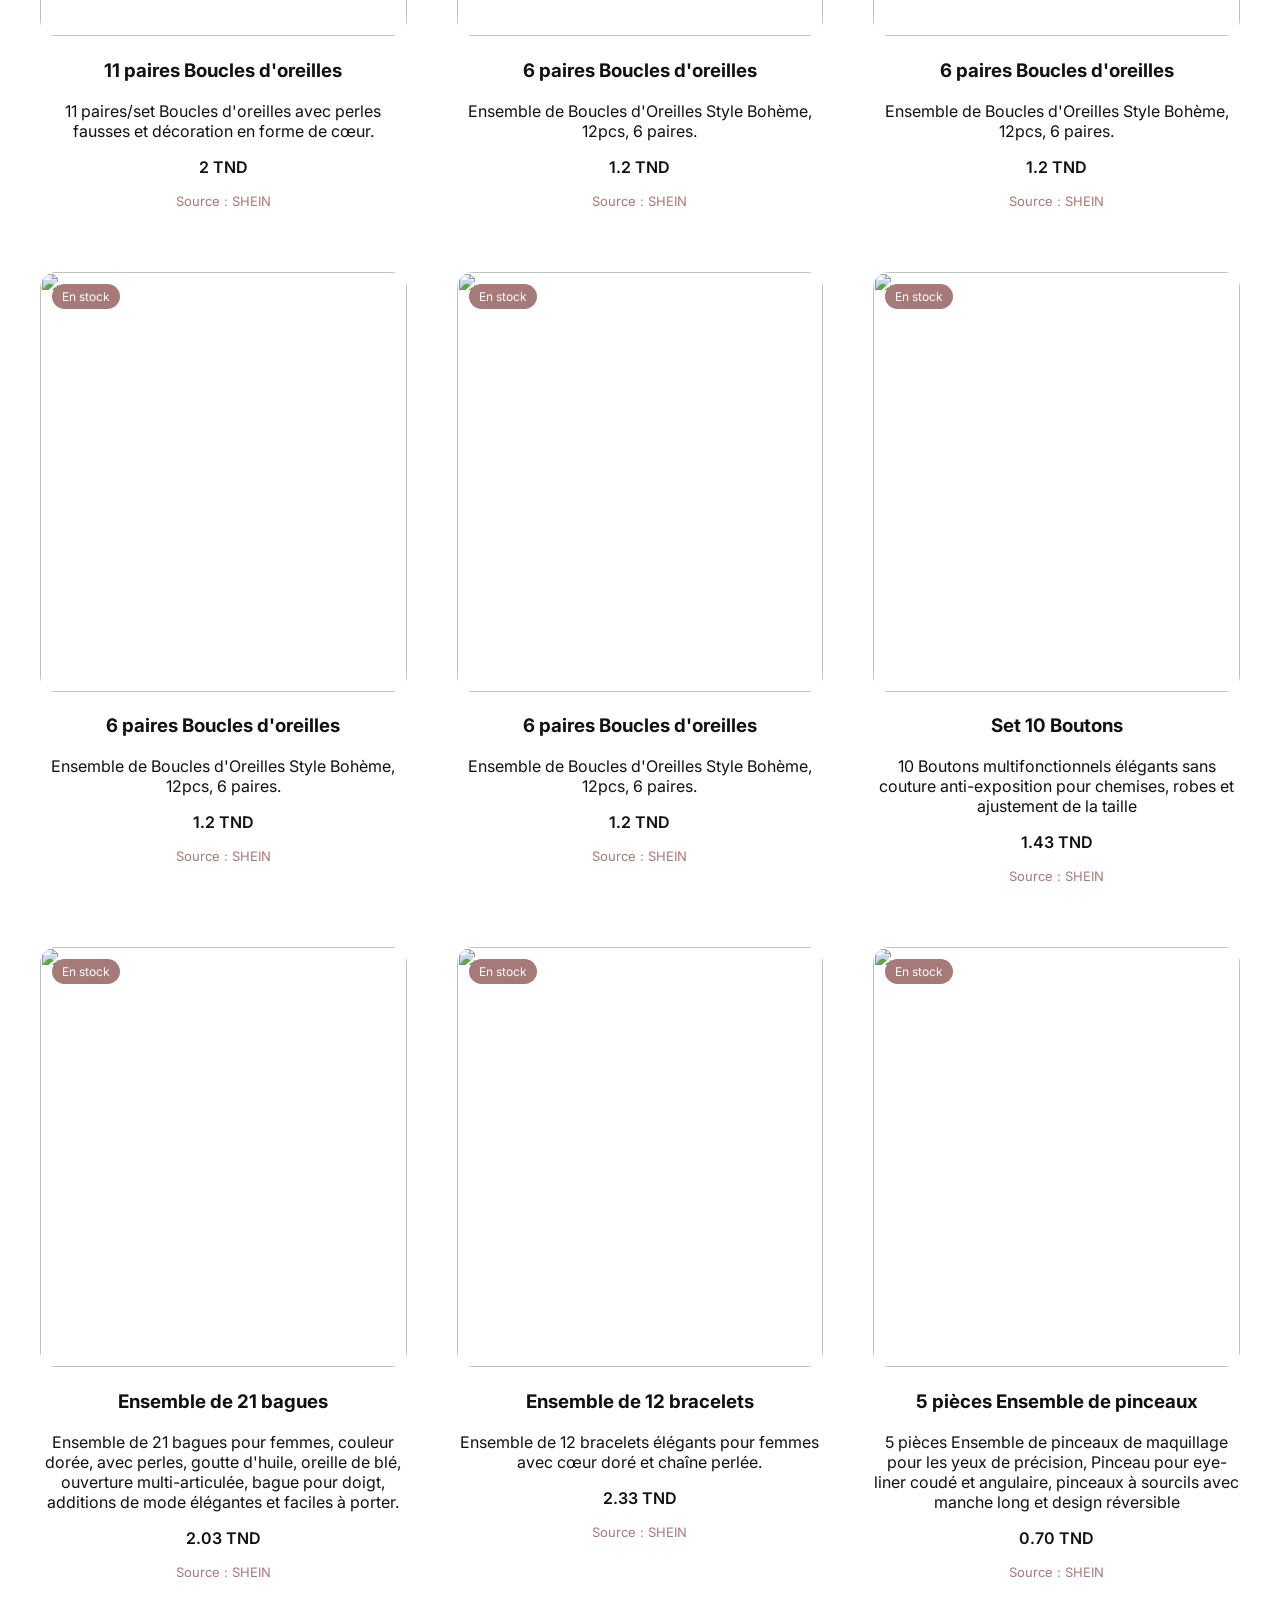
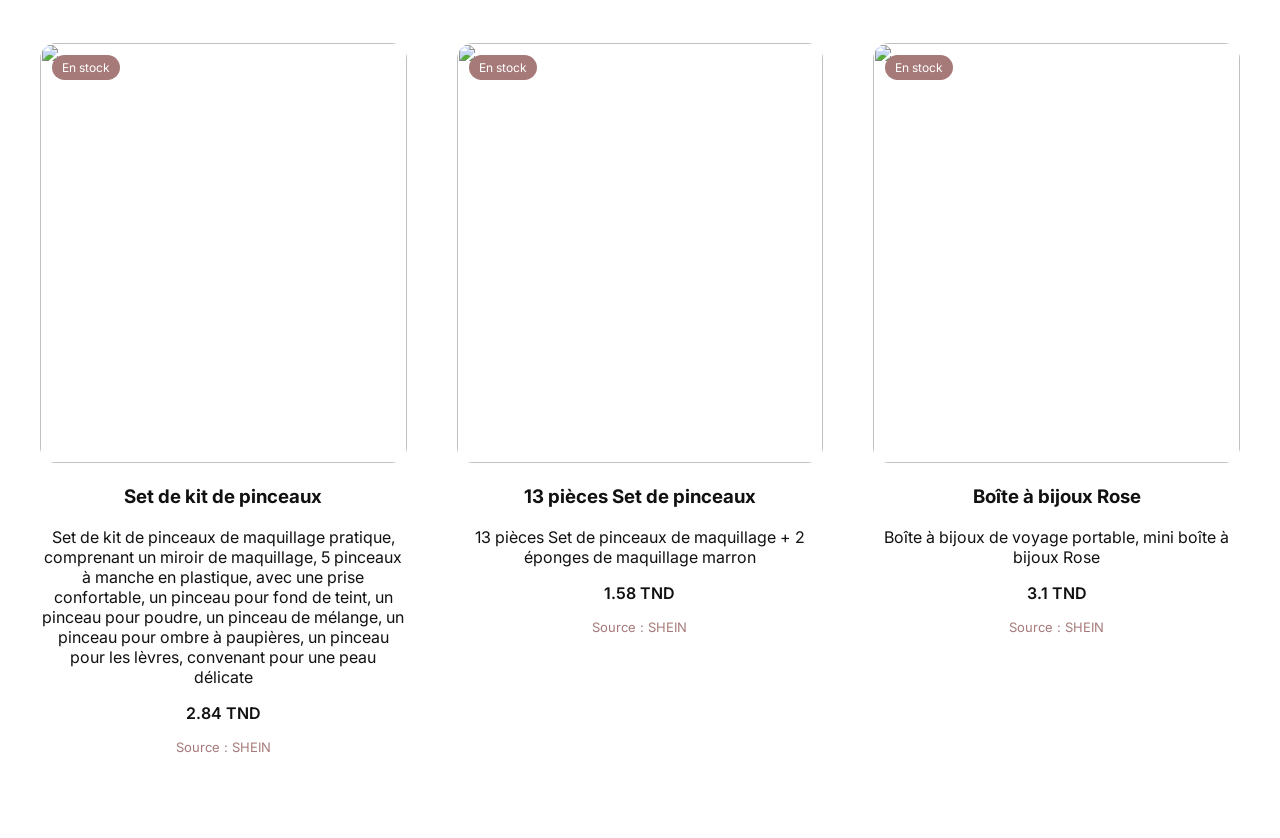
==== commit 37207853: "Update index.html" ====
--- a/index.html
+++ b/index.html
@@ -10,20 +10,137 @@
 
 <style>
 body{margin:0;font-family:Inter,sans-serif;background:#fff;color:#111}
-.main-header{padding:50px 20px 30px;border-bottom:1px solid #eee;text-align:center}
+
+.main-header{
+  padding:50px 20px 30px;
+  border-bottom:1px solid #eee;
+  text-align:center;
+}
+
 .logo{max-width:190px;display:block;margin:0 auto}
-.subtitle{margin-top:15px;color:#a77a7a;letter-spacing:2px}
-.categories-menu{margin-top:25px;display:flex;justify-content:center;gap:35px}
-.categories-menu a{color:#7a5f5f;font-weight:500;text-decoration:none}
-.categories-menu a.active{color:#000;border-bottom:2px solid #a77a7a;padding-bottom:3px}
-.grid{display:grid;grid-template-columns:repeat(auto-fit,minmax(280px,1fr));gap:50px;max-width:1200px;margin:70px auto;padding:0 40px}
-.item-link{color:inherit;text-decoration:none;display:block;transition:.3s}
-.item-link:hover{transform:translateY(-5px)}
-.item-link img{width:100%;height:420px;object-fit:cover;border-radius:16px}
-.product-badge{position:absolute;top:14px;left:14px;padding:6px 14px;font-size:11px;border-radius:30px}
-.item-link h3,.item-link p{text-align:center}
-.price{font-weight:600;margin-top:5px}
-.source{font-size:13px;color:#a77a7a}
+
+.subtitle{
+  margin-top:15px;
+  color:#a77a7a;
+  letter-spacing:2px;
+}
+
+.categories-menu{
+  margin-top:25px;
+  display:flex;
+  justify-content:center;
+  gap:35px;
+  scroll-behavior:smooth;
+}
+
+.categories-menu a{
+  color:#7a5f5f;
+  font-weight:500;
+  text-decoration:none;
+}
+
+.categories-menu a.active{
+  color:#000;
+  border-bottom:2px solid #a77a7a;
+  padding-bottom:3px;
+}
+
+.grid{
+  display:grid;
+  grid-template-columns:repeat(auto-fit,minmax(280px,1fr));
+  gap:50px;
+  max-width:1200px;
+  margin:70px auto;
+  padding:0 40px;
+}
+
+.item-link{
+  color:inherit;
+  text-decoration:none;
+  display:block;
+  transition:.3s;
+  position:relative;
+}
+
+.item-link:hover{
+  transform:translateY(-5px);
+}
+
+.item-link img{
+  width:100%;
+  height:420px;
+  object-fit:cover;
+  border-radius:16px;
+}
+
+/* BADGE */
+.badge{
+  position:absolute;
+  top:12px;
+  left:12px;
+  background:#a77a7a;
+  color:#fff;
+  padding:5px 10px;
+  font-size:12px;
+  border-radius:20px;
+  z-index:2;
+}
+
+.badge.reserved{
+  background:#555;
+}
+
+/* PRODUIT RESERVE */
+.item-link.reserved{
+  pointer-events:none;
+  opacity:0.6;
+}
+
+.item-link.reserved img{
+  filter:grayscale(100%);
+}
+
+.item-link h3,
+.item-link p{
+  text-align:center;
+}
+
+.price{
+  font-weight:600;
+  margin-top:5px;
+}
+
+.source{
+  font-size:13px;
+  color:#a77a7a;
+}
+
+.size{
+  font-size:13px;
+}
+
+/* MOBILE */
+@media(max-width:600px){
+  .categories-menu{
+    display:flex;
+    flex-wrap:nowrap;
+    justify-content:flex-start;
+    overflow-x:auto;
+    gap:15px;
+    padding:0 15px;
+    -webkit-overflow-scrolling:touch;
+    scrollbar-width:none;
+  }
+
+  .categories-menu::-webkit-scrollbar{
+    display:none;
+  }
+
+  .categories-menu a{
+    flex:0 0 auto;
+    white-space:nowrap;
+  }
+}
 </style>
 </head>
 
@@ -67,6 +184,21 @@
 a.href="product.html?id="+p.id;
 a.className="item-link";
 
+/* ✅ gestion badge */
+if(p.badge && p.badge.trim() !== ""){
+
+  const badge=document.createElement("div");
+  badge.className="badge";
+  badge.textContent=p.badge;
+
+  if(p.badge.toLowerCase().includes("reserv")){
+    a.classList.add("reserved");
+    badge.classList.add("reserved");
+  }
+
+  a.appendChild(badge);
+}
+
 const img=document.createElement("img");
 img.src=p.images[0];
 
@@ -85,6 +217,15 @@
 source.className="source";
 
 a.append(img,name,desc,price,source);
+
+/* taille seulement si existe */
+if(p.size){
+  const size=document.createElement("p");
+  size.textContent="Taille : "+p.size;
+  size.className="size";
+  a.appendChild(size);
+}
+
 grid.appendChild(a);
 
 });
@@ -95,9 +236,19 @@
 menuLinks.forEach(link=>{
 link.addEventListener("click",e=>{
 e.preventDefault();
-filter(link.dataset.category);
+
+const cat=link.dataset.category;
+filter(cat);
+
 menuLinks.forEach(l=>l.classList.remove("active"));
 link.classList.add("active");
+
+link.scrollIntoView({
+  behavior:"smooth",
+  inline:"center",
+  block:"nearest"
+});
+
 });
 });
 
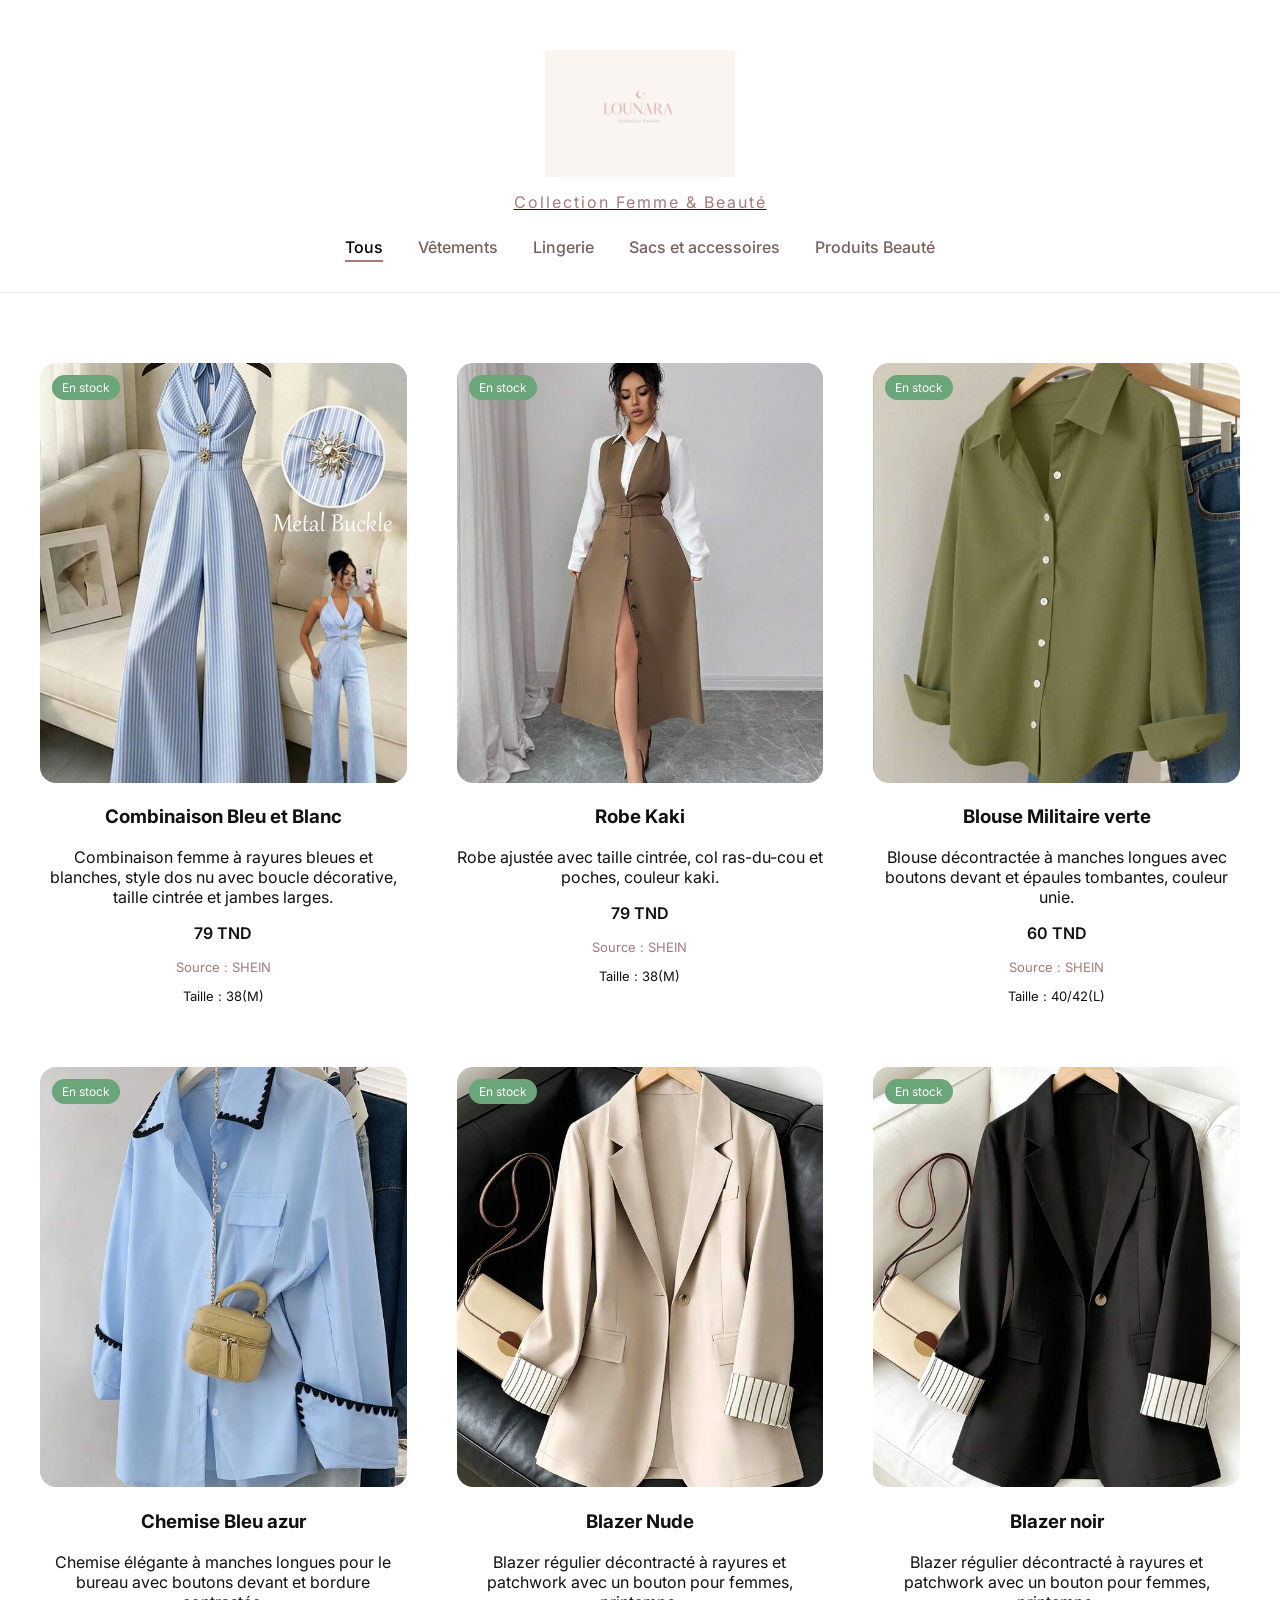
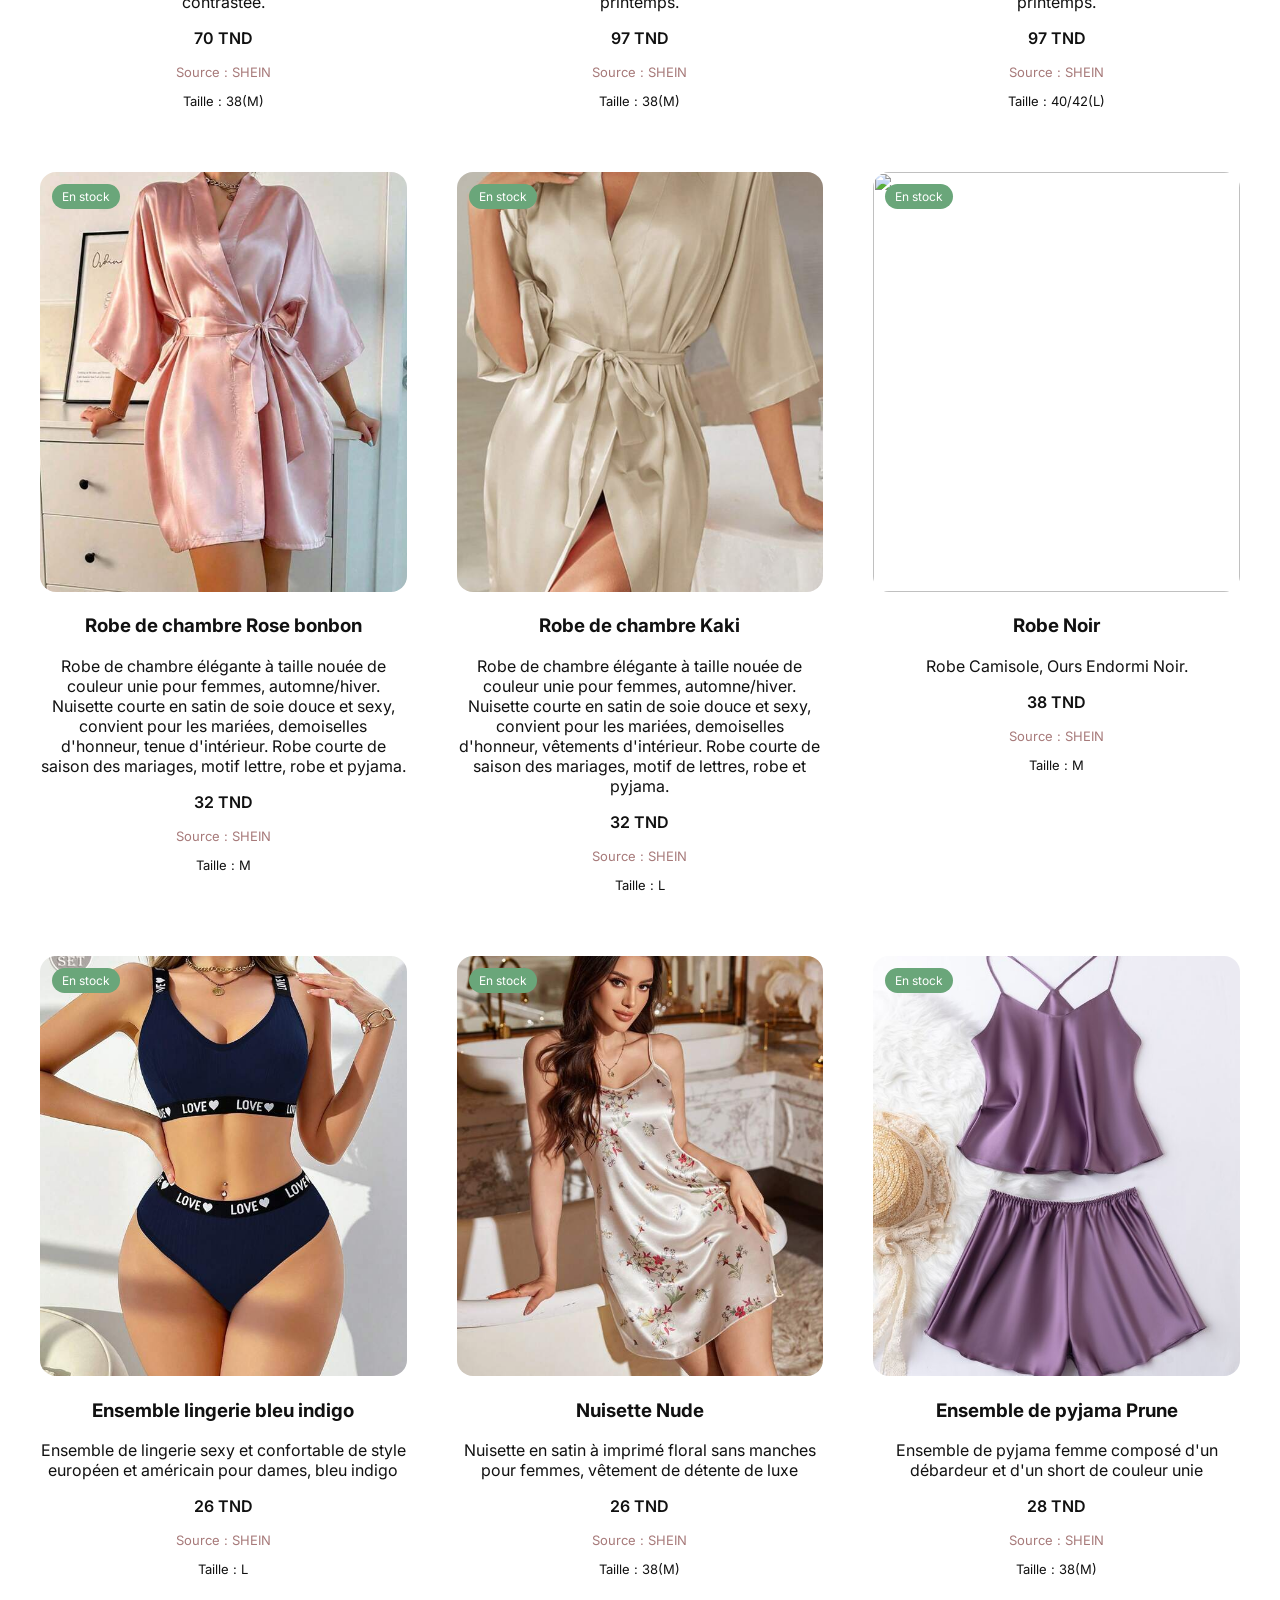
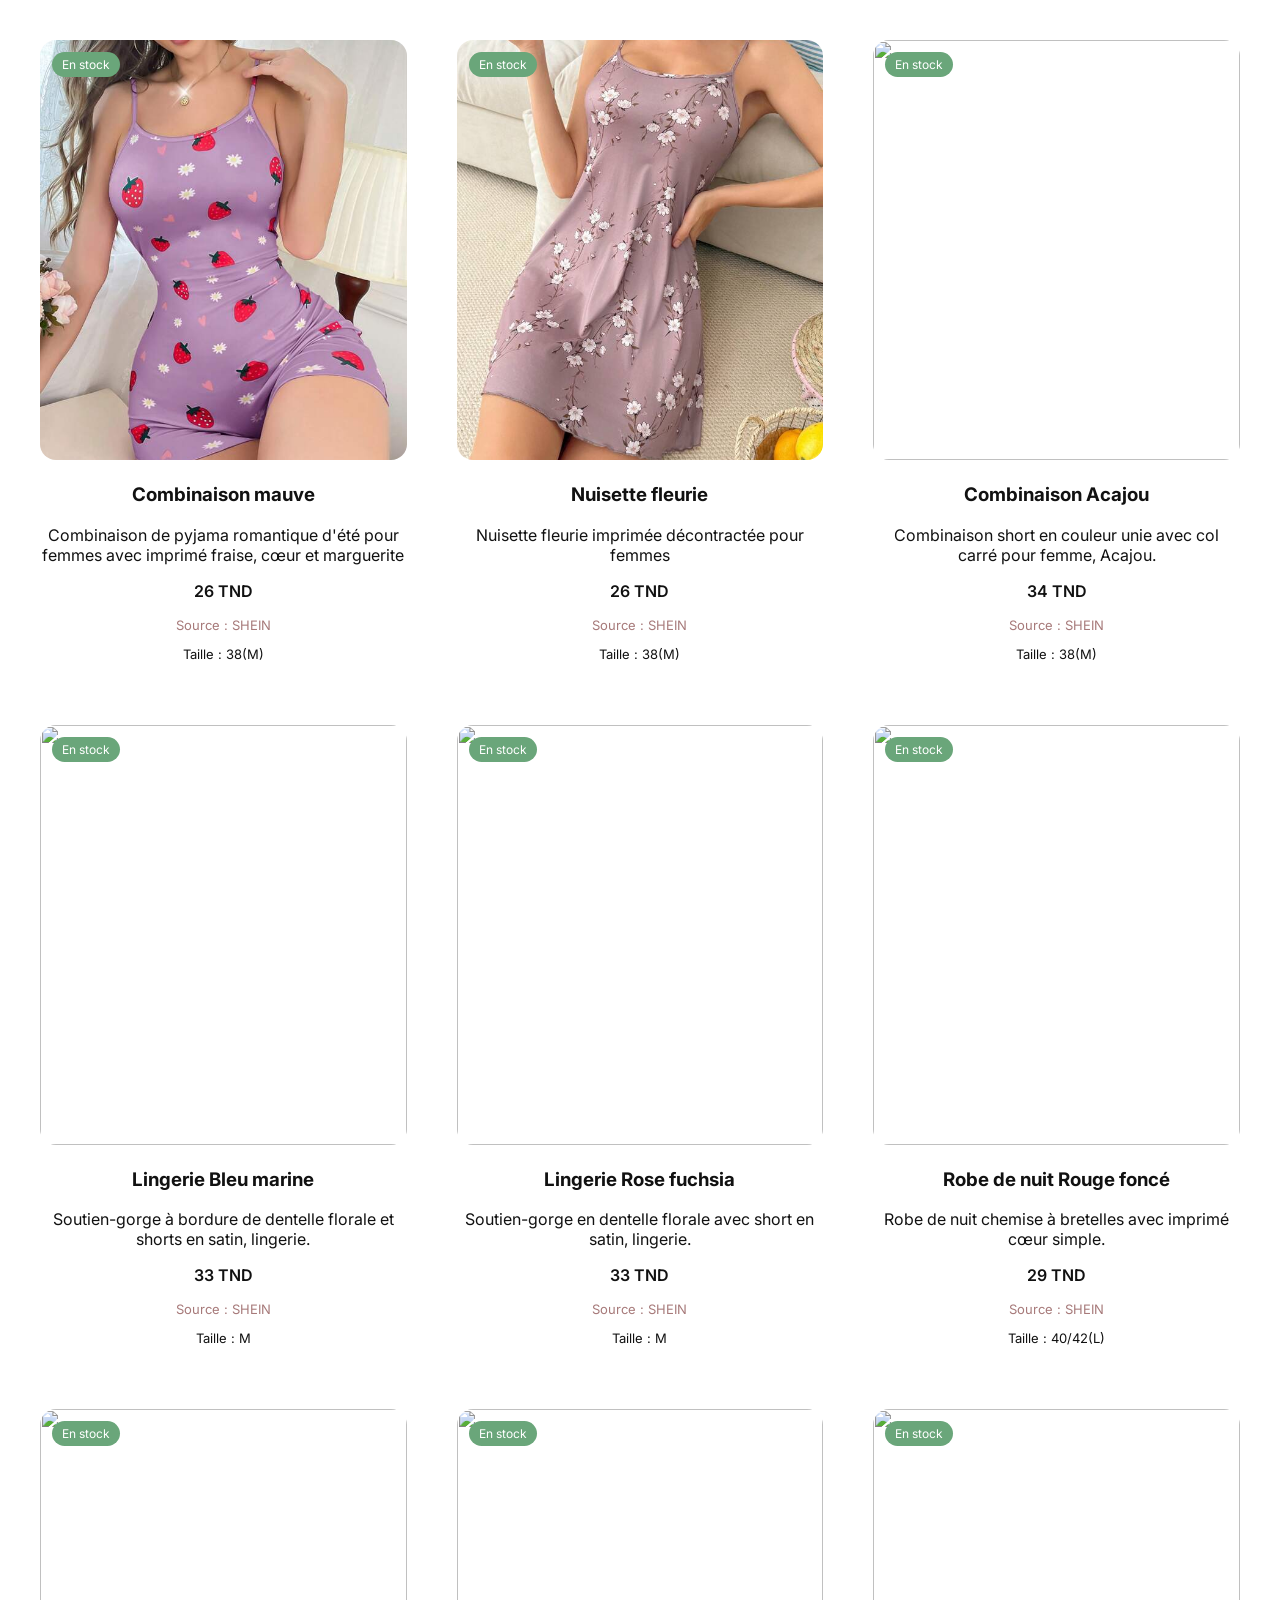
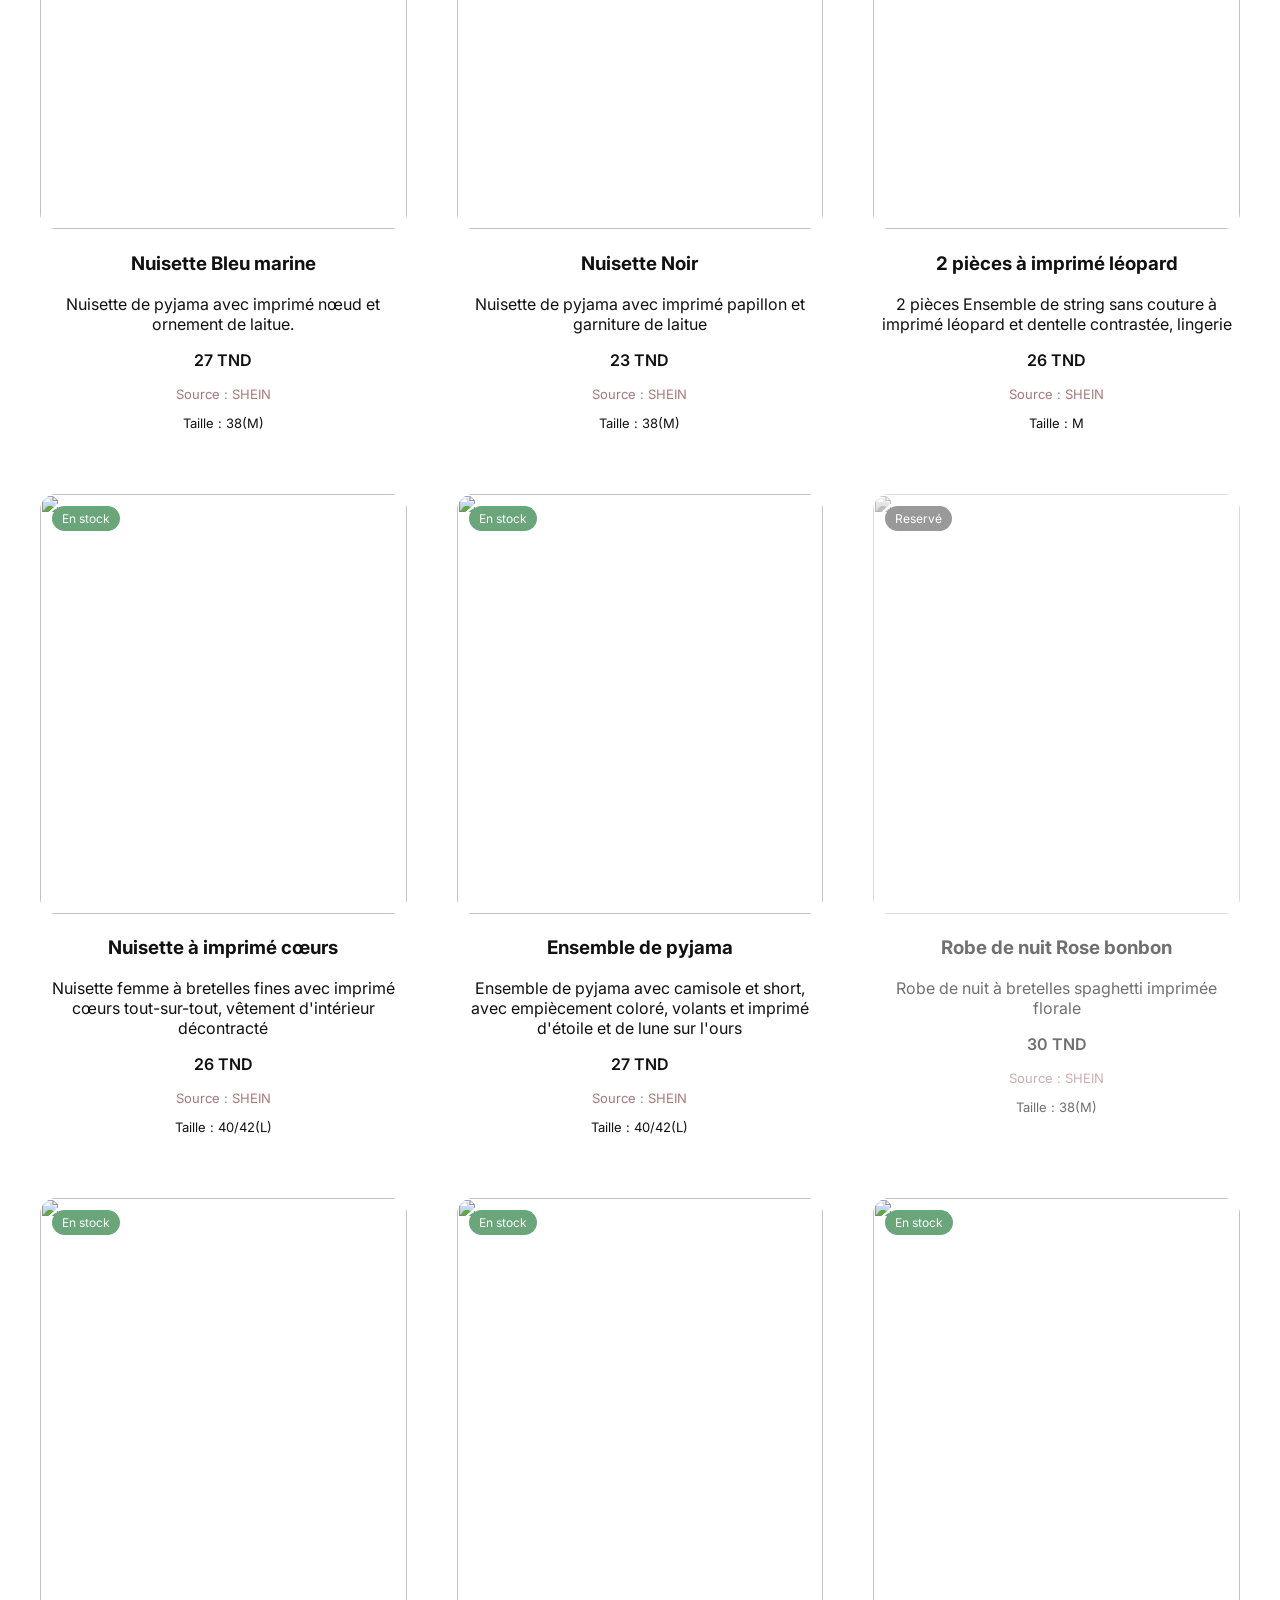
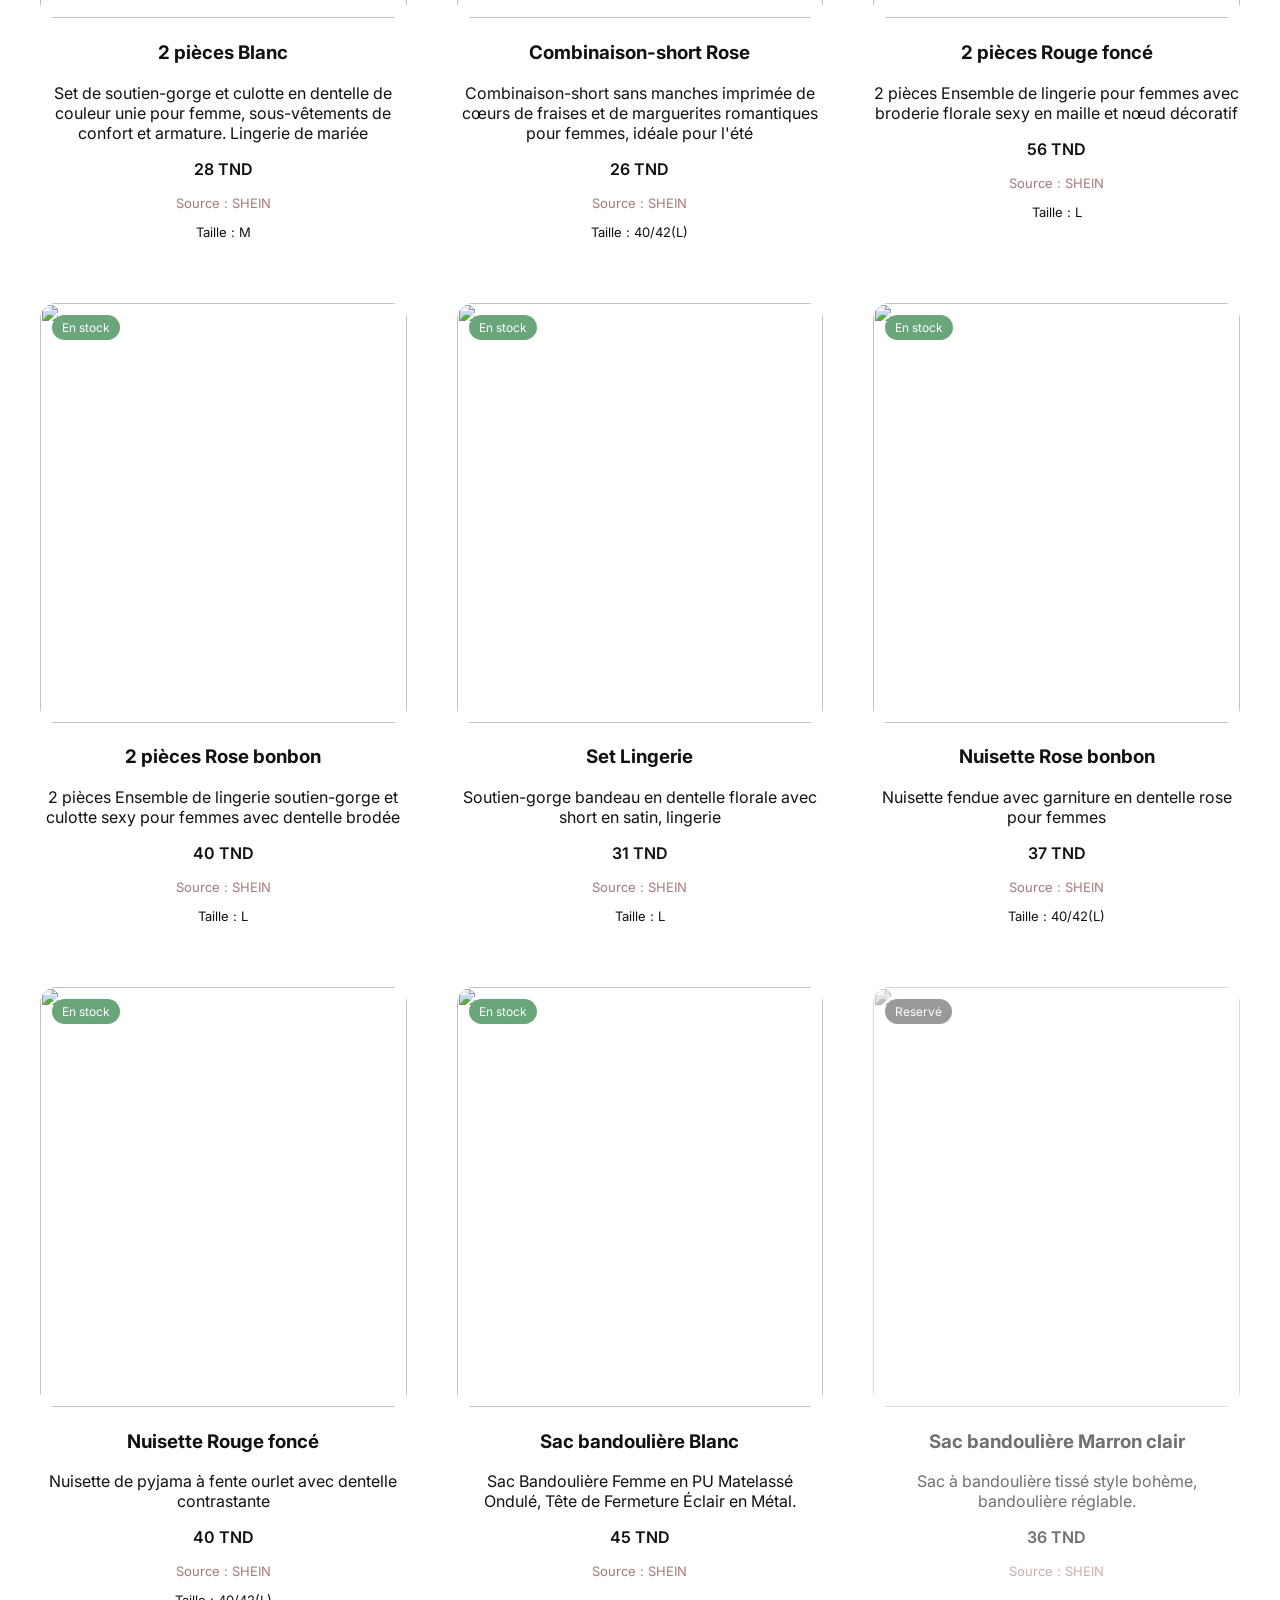
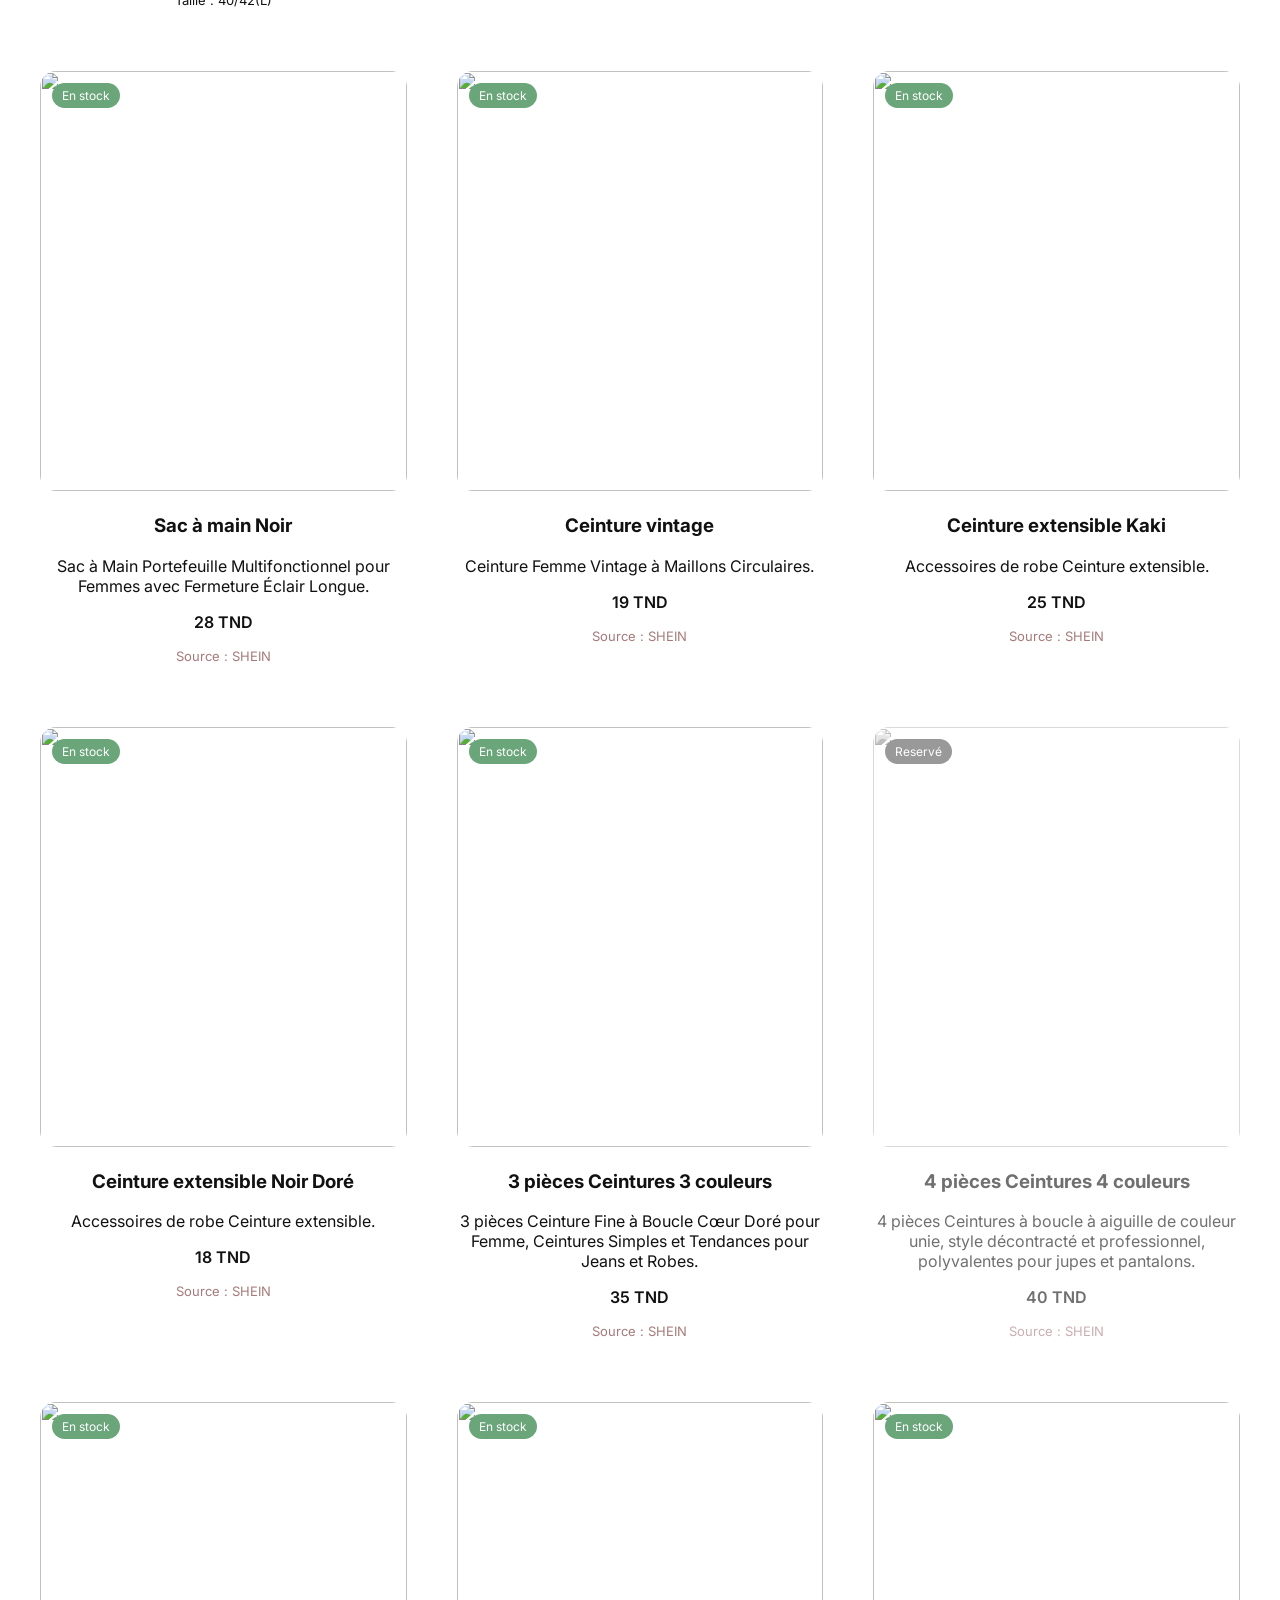
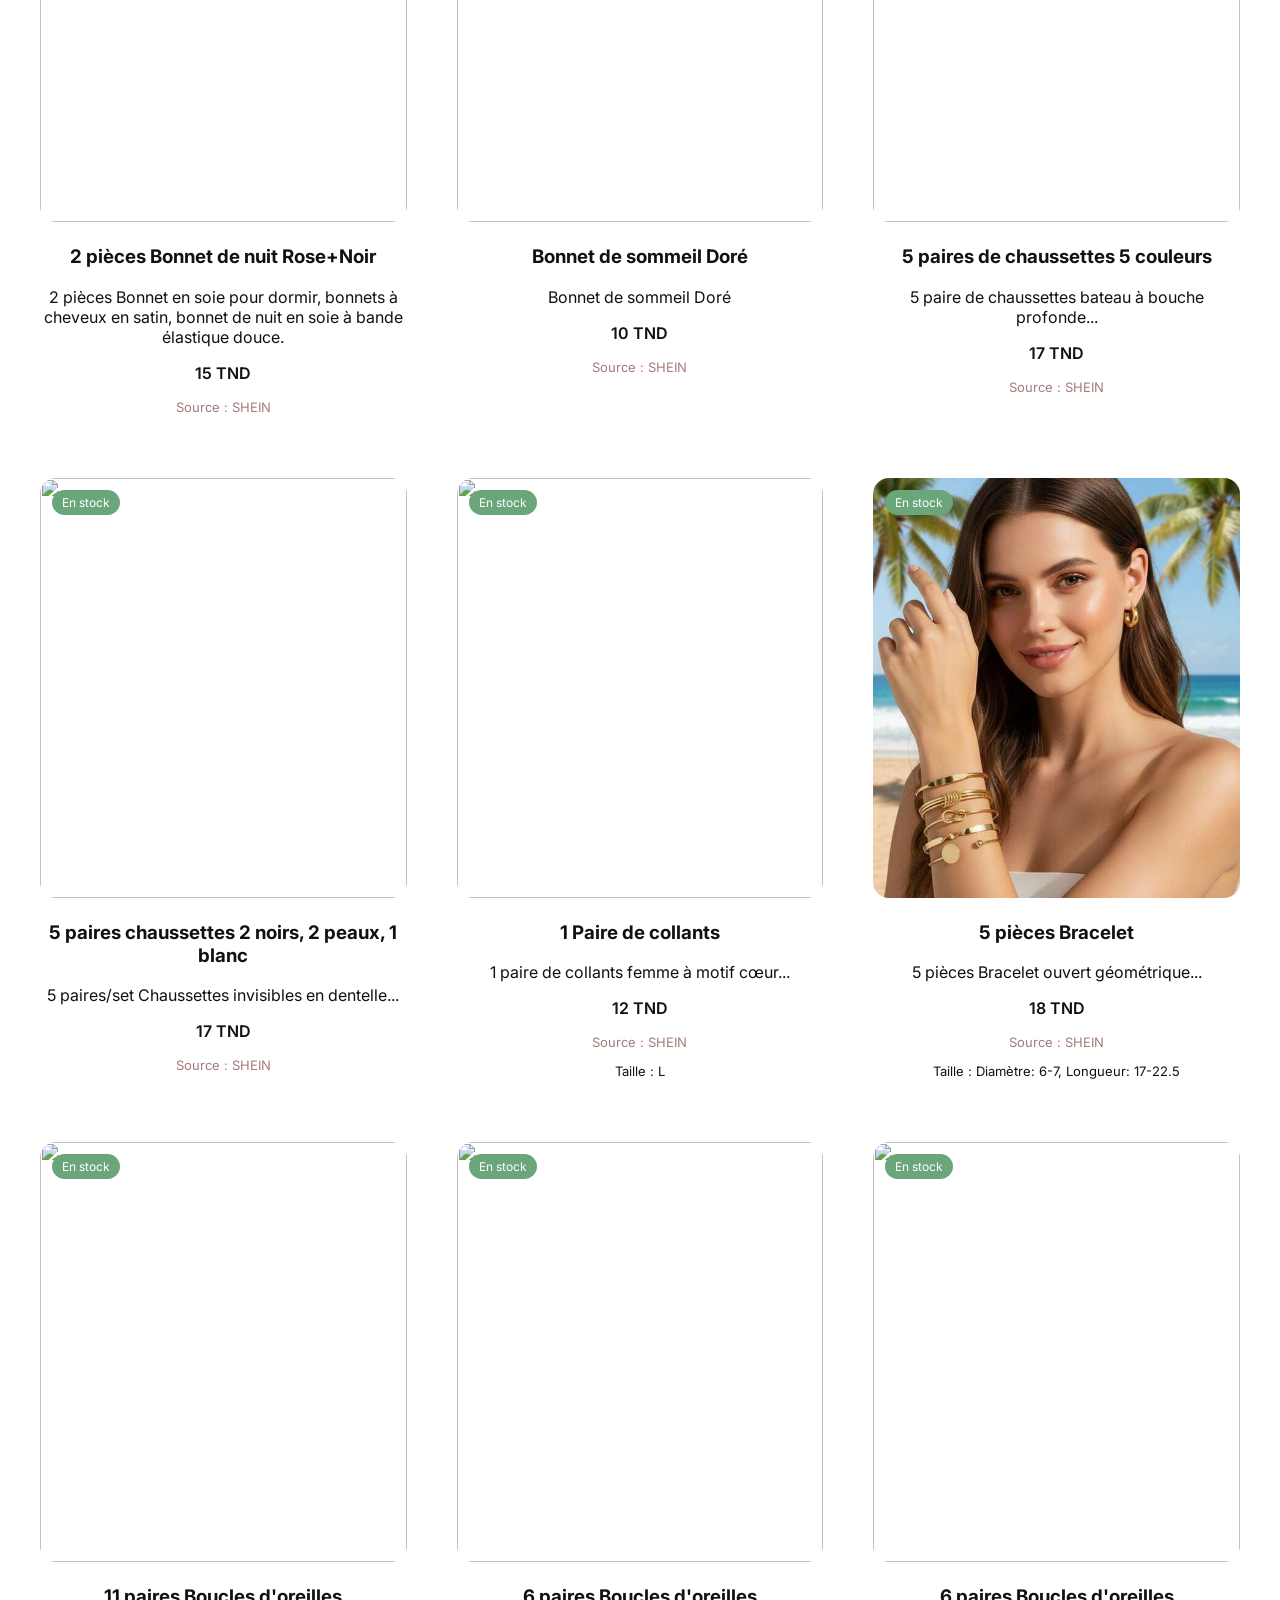
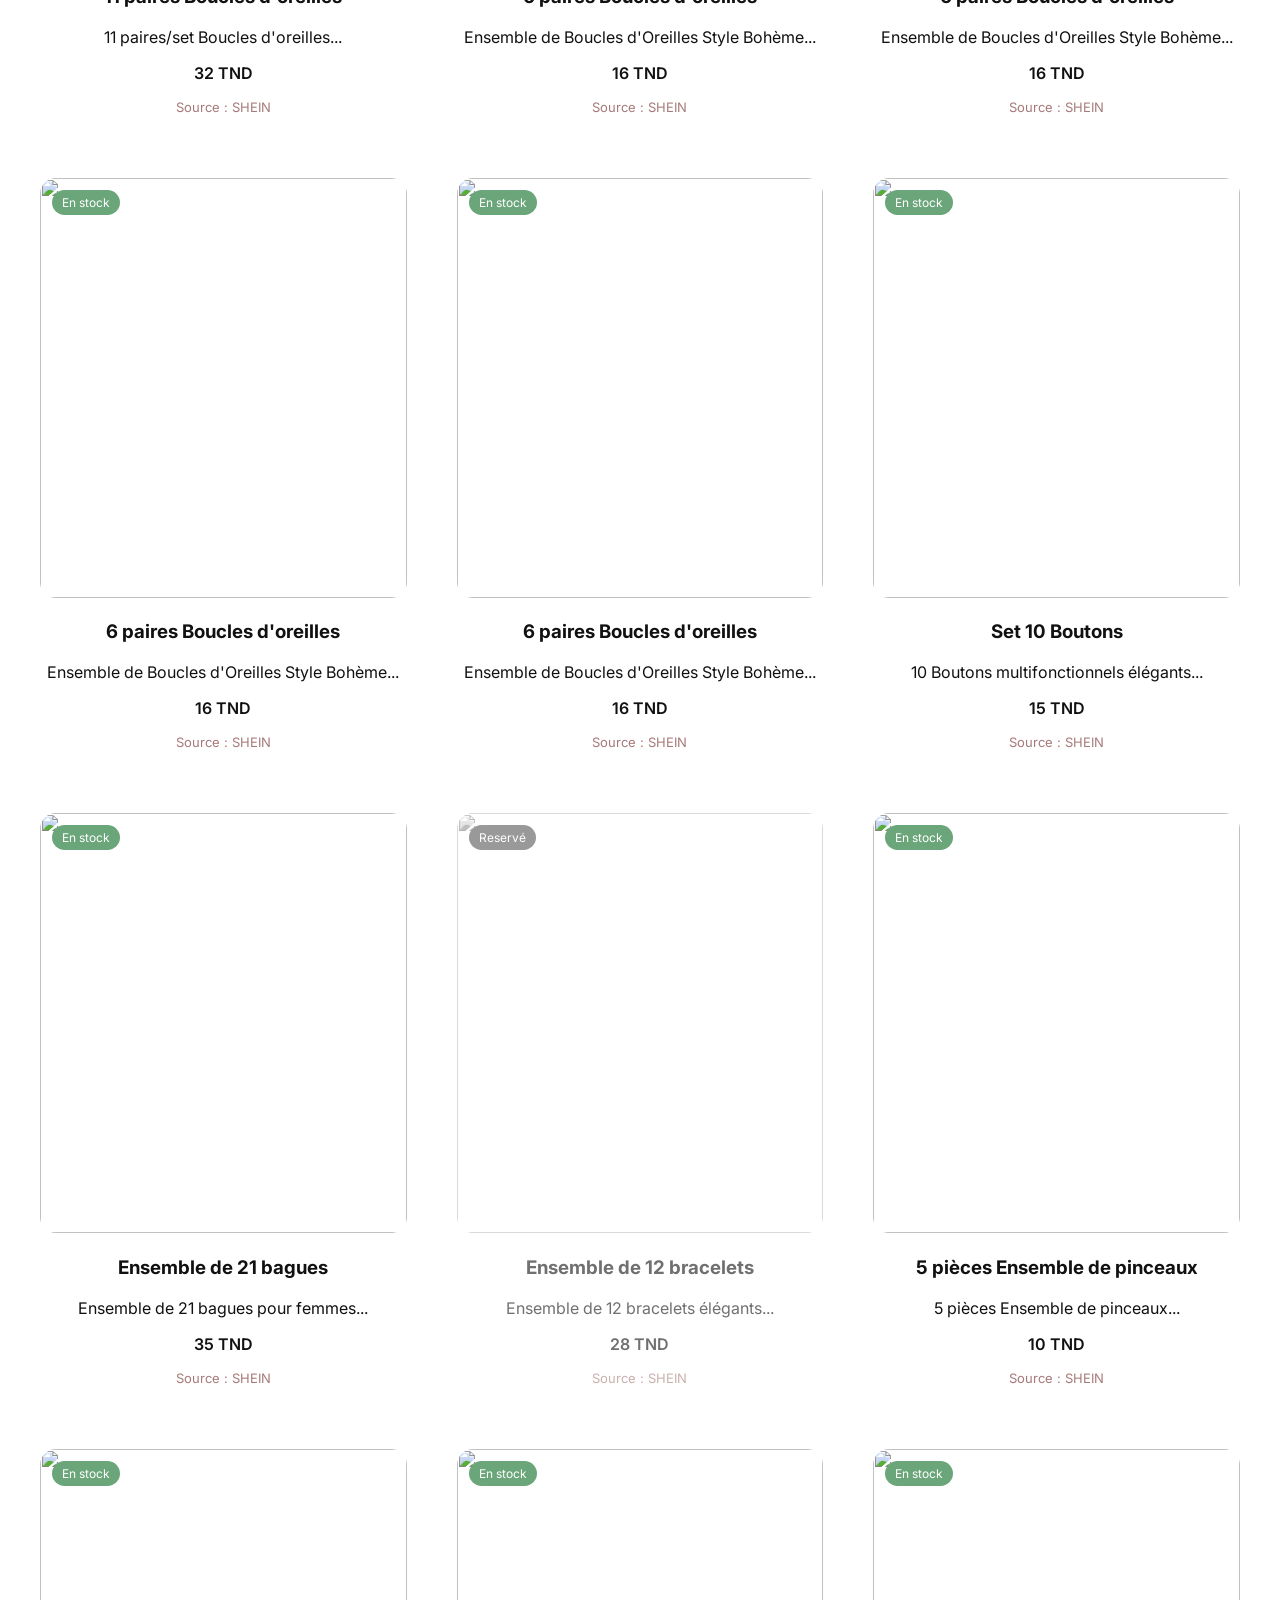
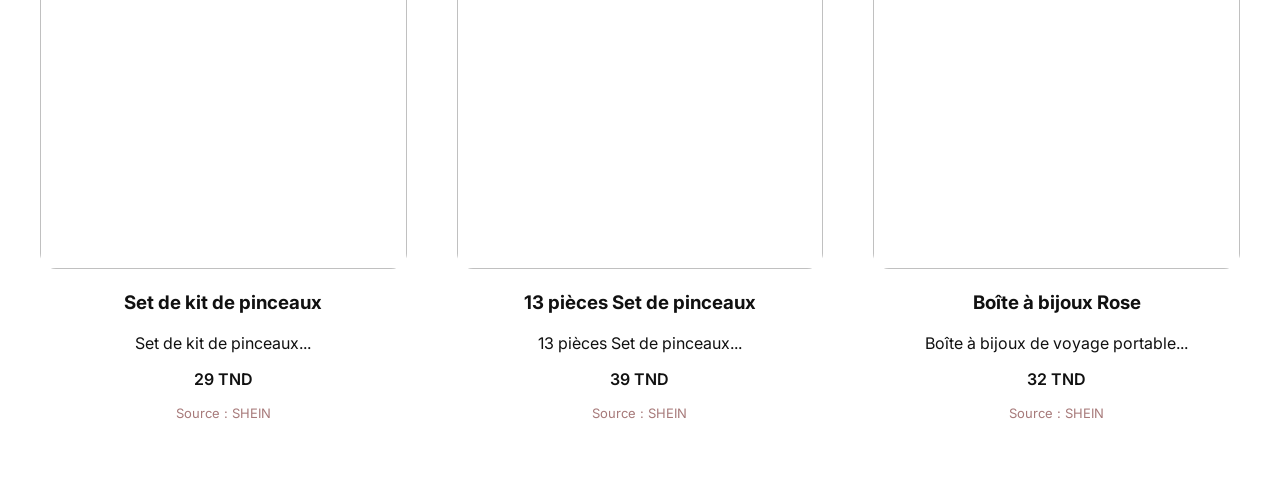
==== commit be09ee40: "Update index.html" ====
--- a/index.html
+++ b/index.html
@@ -78,7 +78,7 @@
   position:absolute;
   top:12px;
   left:12px;
-  background:#a77a7a;
+  background:#6aa67a;
   color:#fff;
   padding:5px 10px;
   font-size:12px;
